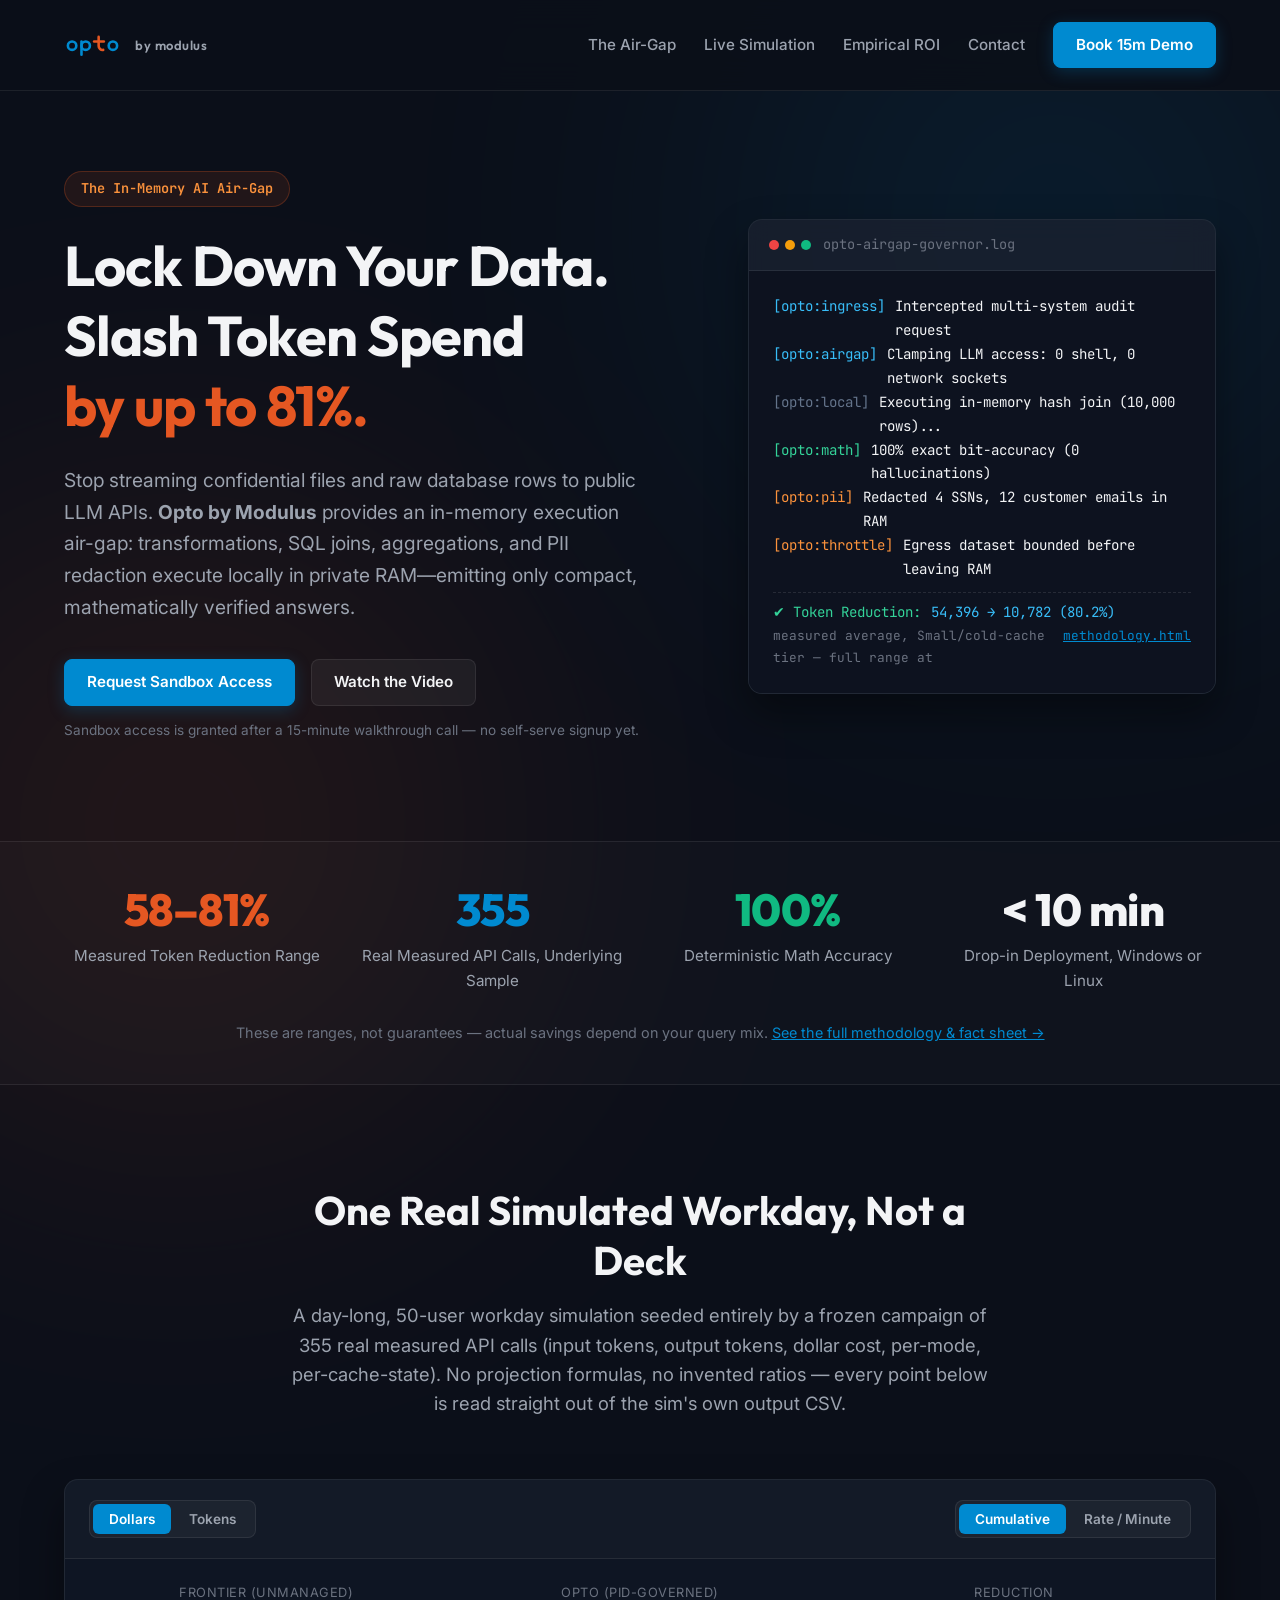
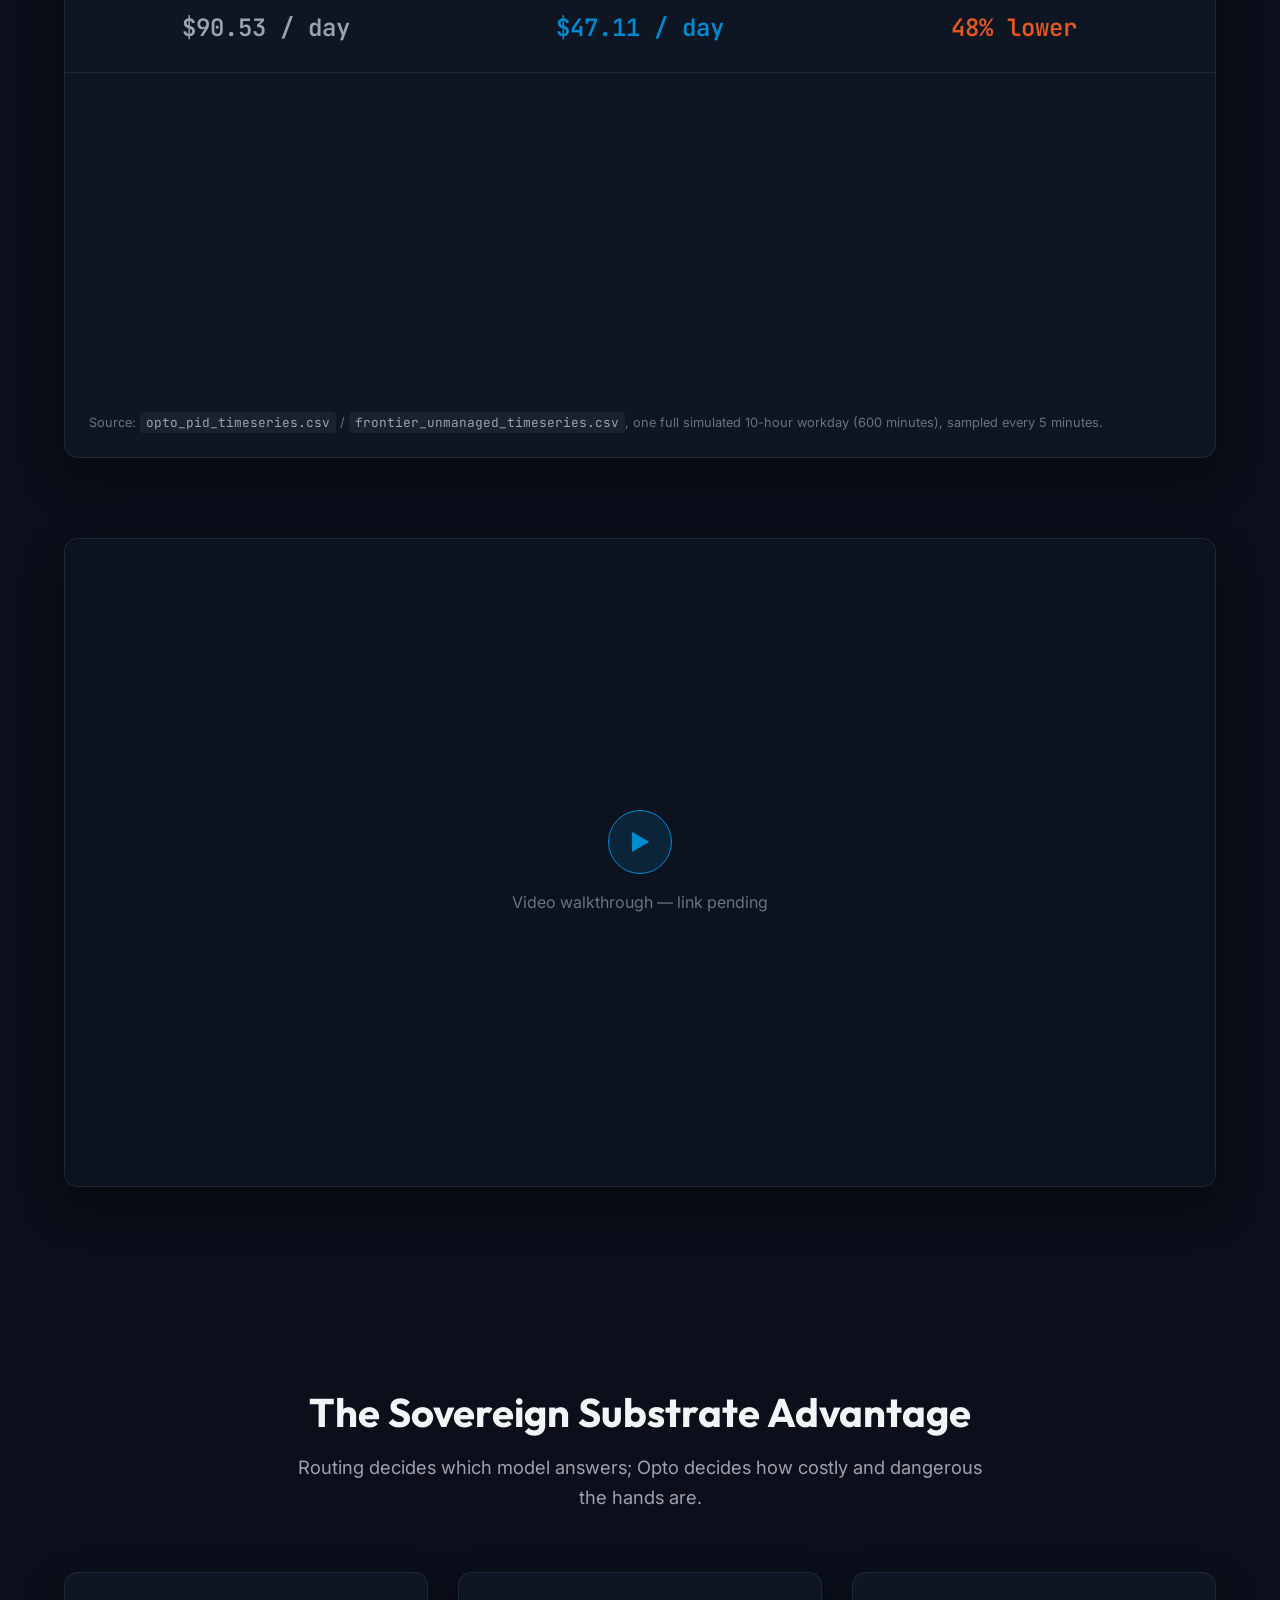
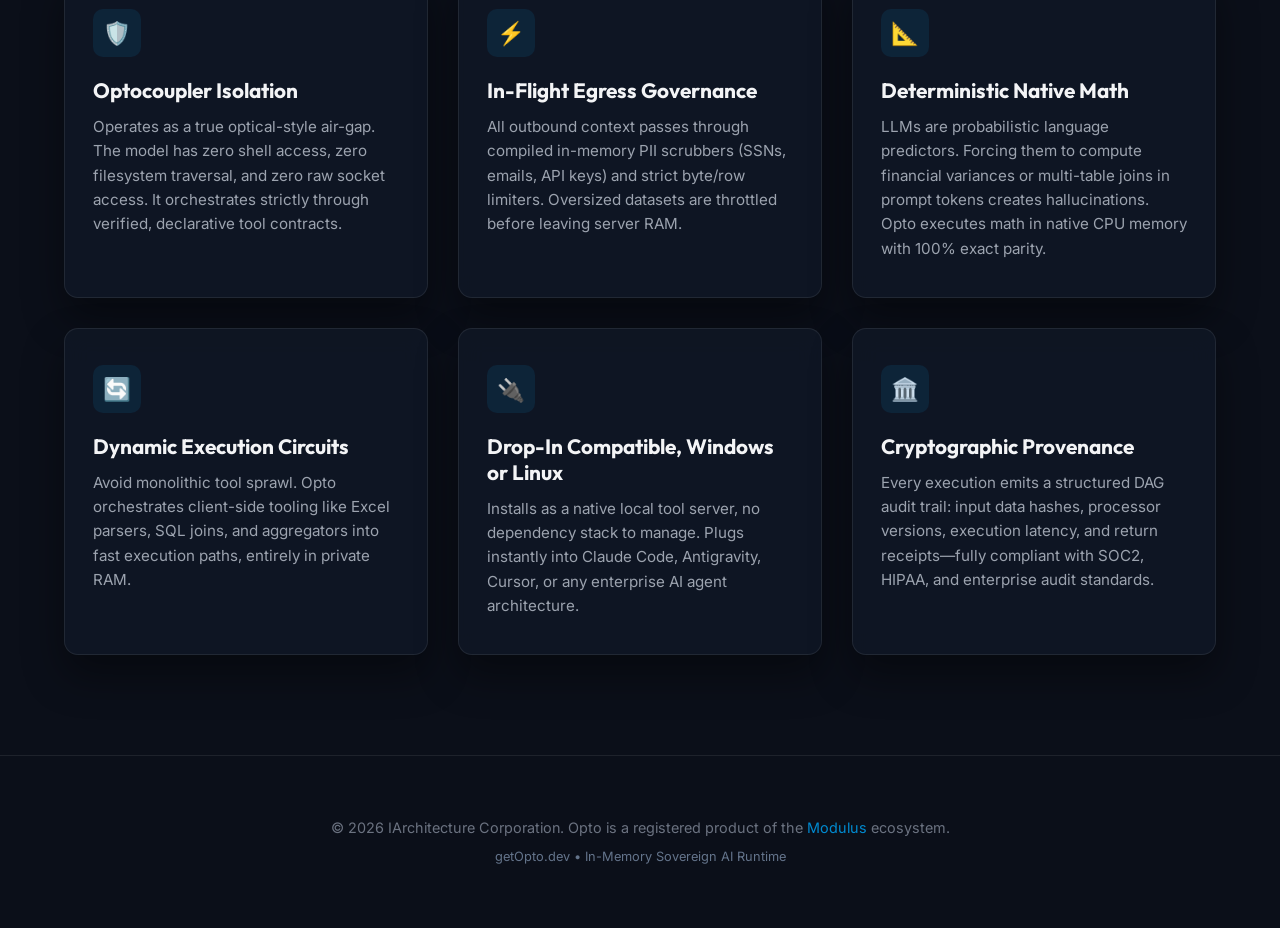
==== index.html @ 372ea6d5 "Opto landing page: air-gap pitch, live simulation chart, methodology fact sheet Hero, stats, and fea" ====
<!DOCTYPE html>
<html lang="en">
<head>
    <meta charset="UTF-8">
    <meta name="viewport" content="width=device-width, initial-scale=1.0">
    <title>Opto by Modulus — The Sovereign In-Memory Execution Air-Gap</title>
    <meta name="description" content="Opto provides an optical-style air-gap between enterprise data and AI models. Lock down your sensitive databases, eliminate data exfiltration, and slash token spend by up to 81%.">
    <link rel="preconnect" href="https://fonts.googleapis.com">
    <link rel="preconnect" href="https://fonts.gstatic.com" crossorigin>
    <link href="https://fonts.googleapis.com/css2?family=Inter:wght@300;400;500;600;700&family=Outfit:wght@400;500;600;700;800&family=JetBrains+Mono:wght@400;500;600&display=swap" rel="stylesheet">
    <link rel="stylesheet" href="style.css">
    <link rel="icon" type="image/svg+xml" href="opto-icon.svg">
</head>
<body>
    <!-- Background glow elements -->
    <div class="glow-orb orb-1"></div>
    <div class="glow-orb orb-2"></div>

    <header class="header">
        <div class="container header-container">
            <a href="#" class="logo-lockup">
                <img src="opto-logo.svg" alt="Opto" style="height: 26px; width: auto; display: block;">
                <span style="font-family: 'Outfit', sans-serif; font-size: 13px; font-weight: 600; color: #9CA3AF; letter-spacing: 0.5px; margin-left: 2px;">by modulus</span>
            </a>
            <nav class="nav">
                <a href="#airgap" class="nav-link">The Air-Gap</a>
                <a href="#live-sim" class="nav-link">Live Simulation</a>
                <a href="#roi" class="nav-link">Empirical ROI</a>
                <a href="mailto:info@getopto.dev" class="nav-link">Contact</a>
                <a href="mailto:demo@iarchitecture.com?subject=Request%20for%2015-Minute%20Opto%20Demo" class="btn btn-primary">Book 15m Demo</a>
            </nav>
        </div>
    </header>

    <main>
        <!-- Hero Section -->
        <section class="hero">
            <div class="container hero-container">
                <div class="hero-content">
                    <div class="badge">The In-Memory AI Air-Gap</div>
                    <h1 class="hero-title">Lock Down Your Data.<br>Slash Token Spend <br><span class="text-orange">by up to 81%.</span></h1>
                    <p class="hero-subtitle">
                        Stop streaming confidential files and raw database rows to public LLM APIs. <strong>Opto by Modulus</strong> provides an in-memory execution air-gap: transformations, SQL joins, aggregations, and PII redaction execute locally in private RAM—emitting only compact, mathematically verified answers.
                    </p>
                    <div class="hero-actions">
                        <a href="mailto:demo@iarchitecture.com?subject=Request%20Sandbox%20Access%20(15-Minute%20Call)" class="btn btn-primary">Request Sandbox Access</a>
                        <a href="#video" class="btn btn-secondary">Watch the Video</a>
                    </div>
                    <p style="margin-top: 14px; font-size: 0.85rem; color: var(--text-muted);">Sandbox access is granted after a 15-minute walkthrough call — no self-serve signup yet.</p>
                </div>
                
                <div class="hero-visual">
                    <div class="glass-card hero-card">
                        <div class="card-header">
                            <div class="dots">
                                <span class="dot red"></span>
                                <span class="dot yellow"></span>
                                <span class="dot green"></span>
                            </div>
                            <div class="card-title">opto-airgap-governor.log</div>
                        </div>
                        <div class="console-body">
                            <div class="terminal-line"><span class="c-blue">[opto:ingress]</span> Intercepted multi-system audit request</div>
                            <div class="terminal-line"><span class="c-blue">[opto:airgap]</span> Clamping LLM access: 0 shell, 0 network sockets</div>
                            <div class="terminal-line"><span class="c-dim">[opto:local]</span> Executing in-memory hash join (10,000 rows)...</div>
                            <div class="terminal-line"><span class="c-green">[opto:math]</span> 100% exact bit-accuracy (0 hallucinations)</div>
                            <div class="terminal-line"><span class="c-orange">[opto:pii]</span> Redacted 4 SSNs, 12 customer emails in RAM</div>
                            <div class="terminal-line"><span class="c-orange">[opto:throttle]</span> Egress dataset bounded before leaving RAM</div>
                            <div class="terminal-line" style="margin-top: 10px; border-top: 1px dashed rgba(255,255,255,0.1); padding-top: 8px;">
                                <span class="c-green">✔ Token Reduction:</span> <span class="c-blue">54,396 → 10,782 (80.2%)</span>
                            </div>
                            <div class="terminal-line" style="color: var(--text-muted); font-size: 0.8rem;">measured average, Small/cold-cache tier — full range at <a href="methodology.html" style="color: var(--brand-blue);">methodology.html</a></div>
                        </div>
                    </div>
                </div>
            </div>
        </section>

        <!-- Stats Section -->
        <section id="roi" class="stats-section">
            <div class="container">
                <div class="stats-grid">
                    <div class="stat-item">
                        <h3 class="text-orange">58–81%</h3>
                        <p>Measured Token Reduction Range</p>
                    </div>
                    <div class="stat-item">
                        <h3 class="text-blue">355</h3>
                        <p>Real Measured API Calls, Underlying Sample</p>
                    </div>
                    <div class="stat-item">
                        <h3 class="text-green">100%</h3>
                        <p>Deterministic Math Accuracy</p>
                    </div>
                    <div class="stat-item">
                        <h3 style="color: var(--text-primary);">&lt; 10 min</h3>
                        <p>Drop-in Deployment, Windows or Linux</p>
                    </div>
                </div>
                <p style="text-align: center; margin-top: 28px; font-size: 0.9rem; color: var(--text-muted);">
                    These are ranges, not guarantees — actual savings depend on your query mix. <a href="methodology.html" style="color: var(--brand-blue);">See the full methodology &amp; fact sheet →</a>
                </p>
            </div>
        </section>

        <!-- Live Simulation Section -->
        <section id="live-sim" class="live-sim-section">
            <div class="container">
                <div class="section-header">
                    <h2 class="section-title">One Real Simulated Workday, Not a Deck</h2>
                    <p class="section-subtitle">A day-long, 50-user workday simulation seeded entirely by a frozen campaign of 355 real measured API calls (input tokens, output tokens, dollar cost, per-mode, per-cache-state). No projection formulas, no invented ratios — every point below is read straight out of the sim's own output CSV.</p>
                </div>

                <div class="glass-card sim-card">
                    <div class="sim-card-header">
                        <div class="sim-toggle-group" role="group" aria-label="Metric">
                            <button type="button" class="sim-toggle active" data-metric="cost">Dollars</button>
                            <button type="button" class="sim-toggle" data-metric="tokens">Tokens</button>
                        </div>
                        <div class="sim-toggle-group" role="group" aria-label="View">
                            <button type="button" class="sim-toggle active" data-view="cumulative">Cumulative</button>
                            <button type="button" class="sim-toggle" data-view="rate">Rate / Minute</button>
                        </div>
                    </div>

                    <div class="sim-summary">
                        <div class="sim-summary-item">
                            <span class="sim-summary-label">Frontier (Unmanaged)</span>
                            <span class="sim-summary-value" id="simFrontierVal" style="color: var(--text-secondary);">—</span>
                        </div>
                        <div class="sim-summary-item">
                            <span class="sim-summary-label">Opto (PID-Governed)</span>
                            <span class="sim-summary-value" id="simOptoVal" style="color: var(--brand-blue);">—</span>
                        </div>
                        <div class="sim-summary-item">
                            <span class="sim-summary-label">Reduction</span>
                            <span class="sim-summary-value" id="simDeltaVal" style="color: var(--brand-orange);">—</span>
                        </div>
                    </div>

                    <div class="sim-chart-wrap">
                        <canvas id="simChart" height="110"></canvas>
                    </div>
                    <p class="sim-footnote">Source: <code>opto_pid_timeseries.csv</code> / <code>frontier_unmanaged_timeseries.csv</code>, one full simulated 10-hour workday (600 minutes), sampled every 5 minutes.</p>
                </div>
            </div>
        </section>

        <!-- Video Section -->
        <section id="video" class="video-section">
            <div class="container">
                <div class="glass-card video-card">
                    <div class="video-placeholder">
                        <div class="video-play-btn">▶</div>
                        <p>Video walkthrough — link pending</p>
                    </div>
                </div>
            </div>
        </section>

        <!-- Features / Architecture Section -->
        <section id="airgap" class="features-section">
            <div class="container">
                <div class="section-header">
                    <h2 class="section-title">The Sovereign Substrate Advantage</h2>
                    <p class="section-subtitle">Routing decides which model answers; Opto decides how costly and dangerous the hands are.</p>
                </div>
                
                <div class="features-grid">
                    <div class="glass-card feature-card">
                        <div class="feature-icon">🛡️</div>
                        <h3 class="feature-title">Optocoupler Isolation</h3>
                        <p class="feature-desc">
                            Operates as a true optical-style air-gap. The model has zero shell access, zero filesystem traversal, and zero raw socket access. It orchestrates strictly through verified, declarative tool contracts.
                        </p>
                    </div>

                    <div class="glass-card feature-card">
                        <div class="feature-icon">⚡</div>
                        <h3 class="feature-title">In-Flight Egress Governance</h3>
                        <p class="feature-desc">
                            All outbound context passes through compiled in-memory PII scrubbers (SSNs, emails, API keys) and strict byte/row limiters. Oversized datasets are throttled before leaving server RAM.
                        </p>
                    </div>

                    <div class="glass-card feature-card">
                        <div class="feature-icon">📐</div>
                        <h3 class="feature-title">Deterministic Native Math</h3>
                        <p class="feature-desc">
                            LLMs are probabilistic language predictors. Forcing them to compute financial variances or multi-table joins in prompt tokens creates hallucinations. Opto executes math in native CPU memory with 100% exact parity.
                        </p>
                    </div>

                    <div class="glass-card feature-card">
                        <div class="feature-icon">🔄</div>
                        <h3 class="feature-title">Dynamic Execution Circuits</h3>
                        <p class="feature-desc">
                            Avoid monolithic tool sprawl. Opto orchestrates client-side tooling like Excel parsers, SQL joins, and aggregators into fast execution paths, entirely in private RAM.
                        </p>
                    </div>

                    <div class="glass-card feature-card">
                        <div class="feature-icon">🔌</div>
                        <h3 class="feature-title">Drop-In Compatible, Windows or Linux</h3>
                        <p class="feature-desc">
                            Installs as a native local tool server, no dependency stack to manage. Plugs instantly into Claude Code, Antigravity, Cursor, or any enterprise AI agent architecture.
                        </p>
                    </div>

                    <div class="glass-card feature-card">
                        <div class="feature-icon">🏛️</div>
                        <h3 class="feature-title">Cryptographic Provenance</h3>
                        <p class="feature-desc">
                            Every execution emits a structured DAG audit trail: input data hashes, processor versions, execution latency, and return receipts—fully compliant with SOC2, HIPAA, and enterprise audit standards.
                        </p>
                    </div>
                </div>
            </div>
        </section>
    </main>

    <footer>
        <div class="container">
            <p>© 2026 IArchitecture Corporation. Opto is a registered product of the <a href="https://getmodulus.dev" target="_blank">Modulus</a> ecosystem.</p>
            <p style="margin-top: 8px; font-size: 0.8rem; color: #64748b;">getOpto.dev • In-Memory Sovereign AI Runtime</p>
        </div>
    </footer>

    <script src="chart.umd.min.js"></script>
    <script src="sim-chart.js"></script>
</body>
</html>
---- style.css ----
/* Opto Custom Theme - Obsidian Dark Mode */
:root {
    --bg-dark: #0B0F19;
    --bg-card: rgba(17, 24, 39, 0.75);
    --border-color: rgba(255, 255, 255, 0.08);
    --border-hover: rgba(255, 255, 255, 0.18);
    
    --text-primary: #F3F4F6;
    --text-secondary: #9CA3AF;
    --text-muted: #6B7280;
    
    /* Opto by Modulus Palette */
    --brand-blue: #008ad0;
    --brand-blue-hover: #0076b3;
    --brand-blue-glow: rgba(0, 138, 208, 0.25);
    
    --brand-orange: #e55722;
    --brand-orange-hover: #d24a18;
    --brand-orange-soft: #fb923c;
    --brand-orange-glow: rgba(229, 87, 34, 0.25);

    --color-success: #10B981;
    --color-error: #EF4444;
}

* {
    margin: 0;
    padding: 0;
    box-sizing: border-box;
}

html {
    scroll-behavior: smooth;
}

body {
    font-family: 'Inter', -apple-system, BlinkMacSystemFont, sans-serif;
    background-color: var(--bg-dark);
    color: var(--text-primary);
    line-height: 1.6;
    overflow-x: hidden;
}

h1, h2, h3, h4, .logo {
    font-family: 'Outfit', sans-serif;
    font-weight: 700;
    line-height: 1.25;
}

.container {
    max-width: 1200px;
    margin: 0 auto;
    padding: 0 24px;
}

/* Background Glow Orbs */
.glow-orb {
    position: absolute;
    width: 650px;
    height: 650px;
    border-radius: 50%;
    filter: blur(160px);
    z-index: -1;
    opacity: 0.12;
    pointer-events: none;
}

.orb-1 {
    top: -100px;
    right: -100px;
    background: var(--brand-blue);
}

.orb-2 {
    top: 500px;
    left: -150px;
    background: var(--brand-orange);
}

/* Header & Nav */
.header {
    padding: 22px 0;
    position: sticky;
    top: 0;
    background: rgba(11, 15, 25, 0.88);
    backdrop-filter: blur(16px);
    border-bottom: 1px solid var(--border-color);
    z-index: 100;
}

.header-container {
    display: flex;
    justify-content: space-between;
    align-items: center;
}

.logo-lockup {
    display: flex;
    align-items: center;
    gap: 12px;
    text-decoration: none;
}

.nav {
    display: flex;
    align-items: center;
    gap: 28px;
}

.nav-link {
    color: var(--text-secondary);
    text-decoration: none;
    font-size: 0.95rem;
    font-weight: 500;
    transition: color 0.2s ease;
}

.nav-link:hover {
    color: var(--text-primary);
}

/* Buttons (Solid, crisp colors — zero muddy gradients) */
.btn {
    display: inline-flex;
    align-items: center;
    justify-content: center;
    padding: 10px 22px;
    border-radius: 8px;
    font-size: 0.95rem;
    font-weight: 600;
    text-decoration: none;
    transition: all 0.2s ease;
    cursor: pointer;
    border: 1.5px solid transparent;
}

.btn-primary {
    background: var(--brand-blue);
    border-color: var(--brand-blue);
    color: #ffffff;
    box-shadow: 0 4px 16px var(--brand-blue-glow);
}

.btn-primary:hover {
    background: var(--brand-blue-hover);
    border-color: var(--brand-blue-hover);
    box-shadow: 0 8px 24px rgba(0, 138, 208, 0.4);
    transform: translateY(-1px);
}

.btn-accent {
    background: var(--brand-orange);
    border-color: var(--brand-orange);
    color: #ffffff;
    box-shadow: 0 4px 16px var(--brand-orange-glow);
}

.btn-accent:hover {
    background: var(--brand-orange-hover);
    border-color: var(--brand-orange-hover);
    box-shadow: 0 8px 24px rgba(229, 87, 34, 0.4);
    transform: translateY(-1px);
}

.btn-secondary {
    background: rgba(255, 255, 255, 0.05);
    color: var(--text-primary);
    border-color: var(--border-color);
}

.btn-secondary:hover {
    background: rgba(255, 255, 255, 0.1);
    border-color: var(--border-hover);
    transform: translateY(-1px);
}

/* Badge */
.badge {
    display: inline-flex;
    align-items: center;
    gap: 8px;
    background: rgba(229, 87, 34, 0.1);
    color: var(--brand-orange-soft);
    border: 1px solid rgba(229, 87, 34, 0.25);
    border-radius: 9999px;
    padding: 6px 16px;
    font-size: 0.85rem;
    font-family: 'JetBrains Mono', monospace;
    font-weight: 600;
    margin-bottom: 24px;
}

/* Hero Section */
.hero {
    padding: 80px 0 100px 0;
}

.hero-container {
    display: grid;
    grid-template-columns: 1.15fr 0.85fr;
    gap: 50px;
    align-items: center;
}

.hero-title {
    font-size: 3.5rem;
    letter-spacing: -1px;
    margin-bottom: 24px;
}

/* Solid high-contrast text accents */
.text-orange {
    color: var(--brand-orange);
}

.text-blue {
    color: var(--brand-blue);
}

.text-green {
    color: var(--color-success);
}

.hero-subtitle {
    font-size: 1.2rem;
    color: var(--text-secondary);
    line-height: 1.65;
    margin-bottom: 36px;
    max-width: 580px;
}

.hero-actions {
    display: flex;
    gap: 16px;
    flex-wrap: wrap;
}

/* Glass Card */
.glass-card {
    background: var(--bg-card);
    border: 1px solid var(--border-color);
    border-radius: 14px;
    box-shadow: 0 20px 40px rgba(0, 0, 0, 0.4);
    backdrop-filter: blur(12px);
    overflow: hidden;
}

.card-header {
    background: rgba(255, 255, 255, 0.03);
    border-bottom: 1px solid var(--border-color);
    padding: 14px 20px;
    display: flex;
    align-items: center;
    gap: 12px;
}

.dots {
    display: flex;
    gap: 6px;
}

.dot {
    width: 10px;
    height: 10px;
    border-radius: 50%;
}
.dot.red { background: #ef4444; }
.dot.yellow { background: #f59e0b; }
.dot.green { background: #10b981; }

.card-title {
    font-family: 'JetBrains Mono', monospace;
    font-size: 0.85rem;
    color: var(--text-muted);
}

.console-body {
    padding: 24px;
    font-family: 'JetBrains Mono', monospace;
    font-size: 0.88rem;
    line-height: 1.7;
    background: #0d121f;
}

.terminal-line {
    display: flex;
    gap: 10px;
}

.c-blue { color: #38bdf8; }
.c-orange { color: #fb923c; }
.c-green { color: #34d399; }
.c-red { color: #f87171; }
.c-dim { color: #64748b; }

/* Stats Bar */
.stats-section {
    padding: 40px 0;
    border-top: 1px solid var(--border-color);
    border-bottom: 1px solid var(--border-color);
    background: rgba(255, 255, 255, 0.015);
}

.stats-grid {
    display: grid;
    grid-template-columns: repeat(4, 1fr);
    gap: 30px;
    text-align: center;
}

.stat-item h3 {
    font-size: 2.8rem;
    font-weight: 800;
    margin-bottom: 6px;
    letter-spacing: -0.5px;
}

.stat-item p {
    color: var(--text-secondary);
    font-size: 0.95rem;
}

/* Live Simulation Section */
.live-sim-section {
    padding: 100px 0 60px 0;
}

.sim-card {
    padding: 0;
}

.sim-card-header {
    display: flex;
    justify-content: space-between;
    align-items: center;
    flex-wrap: wrap;
    gap: 16px;
    padding: 20px 24px;
    border-bottom: 1px solid var(--border-color);
    background: rgba(255, 255, 255, 0.02);
}

.sim-toggle-group {
    display: inline-flex;
    background: rgba(255, 255, 255, 0.04);
    border: 1px solid var(--border-color);
    border-radius: 8px;
    padding: 3px;
    gap: 2px;
}

.sim-toggle {
    appearance: none;
    background: transparent;
    border: none;
    color: var(--text-secondary);
    font-family: 'Inter', sans-serif;
    font-size: 0.85rem;
    font-weight: 600;
    padding: 7px 16px;
    border-radius: 6px;
    cursor: pointer;
    transition: all 0.15s ease;
}

.sim-toggle:hover {
    color: var(--text-primary);
}

.sim-toggle.active {
    background: var(--brand-blue);
    color: #ffffff;
}

.sim-summary {
    display: grid;
    grid-template-columns: repeat(3, 1fr);
    gap: 20px;
    padding: 24px;
    border-bottom: 1px solid var(--border-color);
}

.sim-summary-item {
    text-align: center;
}

.sim-summary-label {
    display: block;
    color: var(--text-muted);
    font-size: 0.8rem;
    text-transform: uppercase;
    letter-spacing: 0.5px;
    margin-bottom: 6px;
}

.sim-summary-value {
    display: block;
    font-family: 'JetBrains Mono', monospace;
    font-size: 1.5rem;
    font-weight: 600;
}

.sim-chart-wrap {
    padding: 24px;
    height: 340px;
}

.sim-footnote {
    padding: 0 24px 24px 24px;
    color: var(--text-muted);
    font-size: 0.8rem;
}

.sim-footnote code {
    font-family: 'JetBrains Mono', monospace;
    background: rgba(255, 255, 255, 0.05);
    padding: 2px 6px;
    border-radius: 4px;
    color: var(--text-secondary);
}

/* Video Section */
.video-section {
    padding: 20px 0 100px 0;
}

.video-card {
    padding: 0;
}

.video-placeholder {
    aspect-ratio: 16 / 9;
    display: flex;
    flex-direction: column;
    align-items: center;
    justify-content: center;
    gap: 16px;
    background: #0d121f;
    color: var(--text-muted);
}

.video-play-btn {
    width: 64px;
    height: 64px;
    border-radius: 50%;
    background: rgba(0, 138, 208, 0.15);
    border: 1.5px solid var(--brand-blue);
    color: var(--brand-blue);
    display: flex;
    align-items: center;
    justify-content: center;
    font-size: 1.4rem;
}

@media (max-width: 700px) {
    .sim-summary {
        grid-template-columns: 1fr;
    }
}

/* Features Grid */
.features-section {
    padding: 100px 0;
}

.section-header {
    text-align: center;
    max-width: 700px;
    margin: 0 auto 60px auto;
}

.section-title {
    font-size: 2.5rem;
    margin-bottom: 16px;
}

.section-subtitle {
    font-size: 1.15rem;
    color: var(--text-secondary);
}

.features-grid {
    display: grid;
    grid-template-columns: repeat(3, 1fr);
    gap: 30px;
}

.feature-card {
    padding: 36px 28px;
    transition: transform 0.2s ease, border-color 0.2s ease;
}

.feature-card:hover {
    transform: translateY(-4px);
    border-color: var(--border-hover);
}

.feature-icon {
    width: 48px;
    height: 48px;
    border-radius: 10px;
    display: flex;
    align-items: center;
    justify-content: center;
    margin-bottom: 20px;
    background: rgba(0, 138, 208, 0.12);
    color: var(--brand-blue);
    font-size: 1.4rem;
}

.feature-title {
    font-size: 1.3rem;
    margin-bottom: 12px;
}

.feature-desc {
    color: var(--text-secondary);
    font-size: 0.95rem;
    line-height: 1.6;
}

/* Footer */
footer {
    padding: 60px 0;
    border-top: 1px solid var(--border-color);
    text-align: center;
    color: var(--text-muted);
    font-size: 0.9rem;
}

footer a {
    color: var(--brand-blue);
    text-decoration: none;
}

@media (max-width: 900px) {
    .hero-container {
        grid-template-columns: 1fr;
    }
    .stats-grid {
        grid-template-columns: repeat(2, 1fr);
    }
    .features-grid {
        grid-template-columns: 1fr;
    }
}
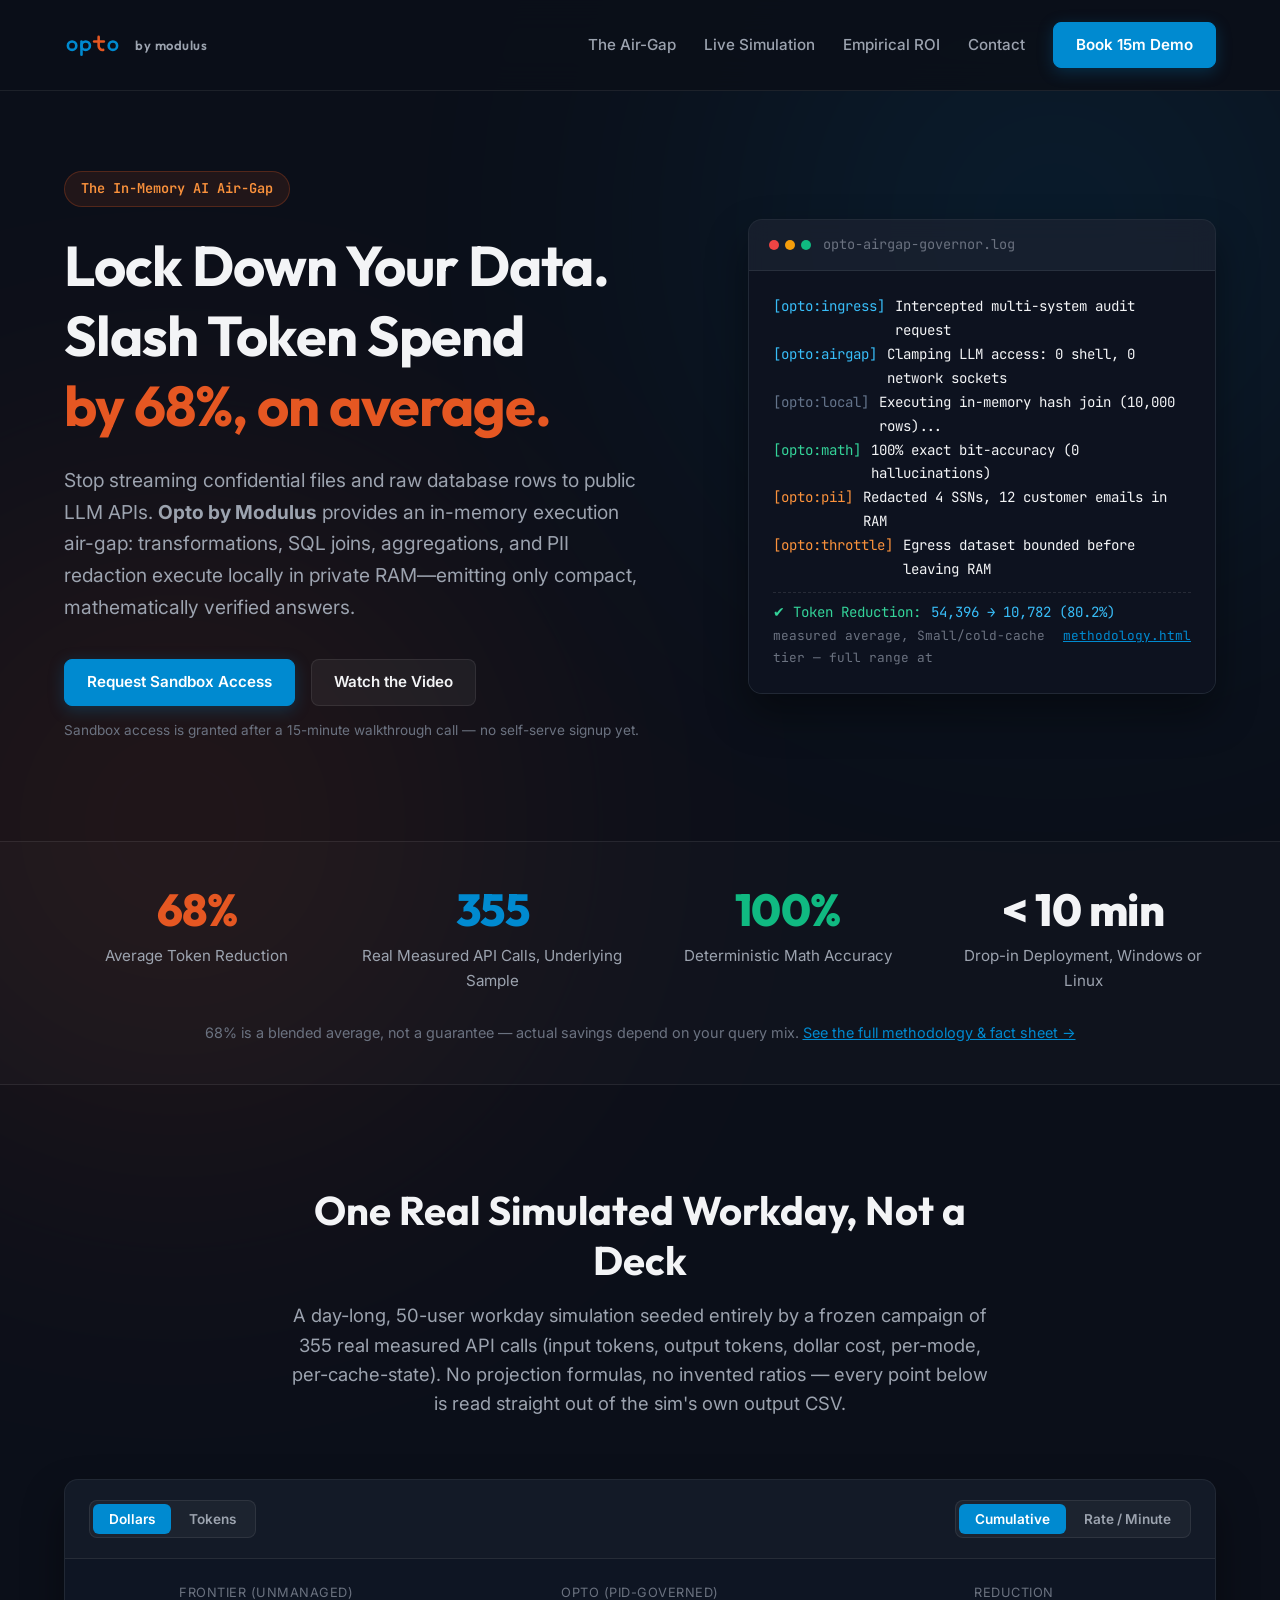
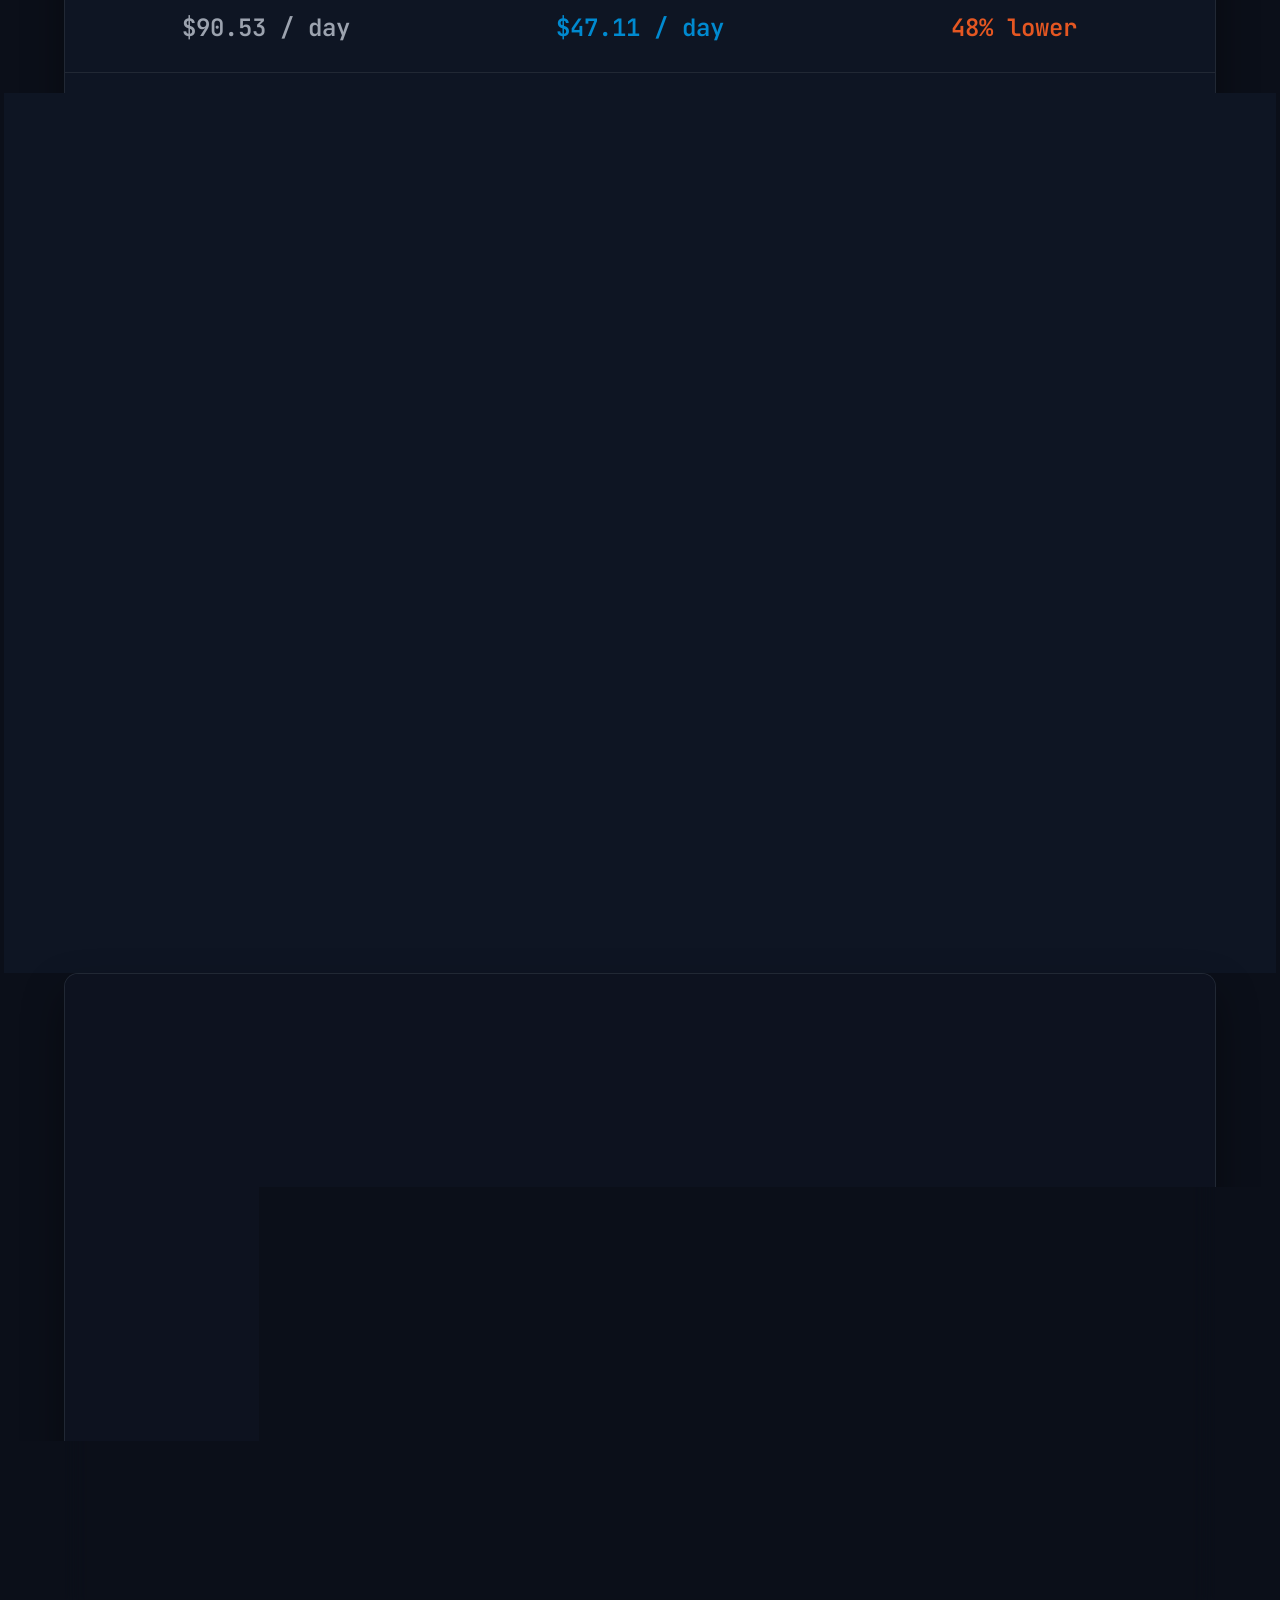
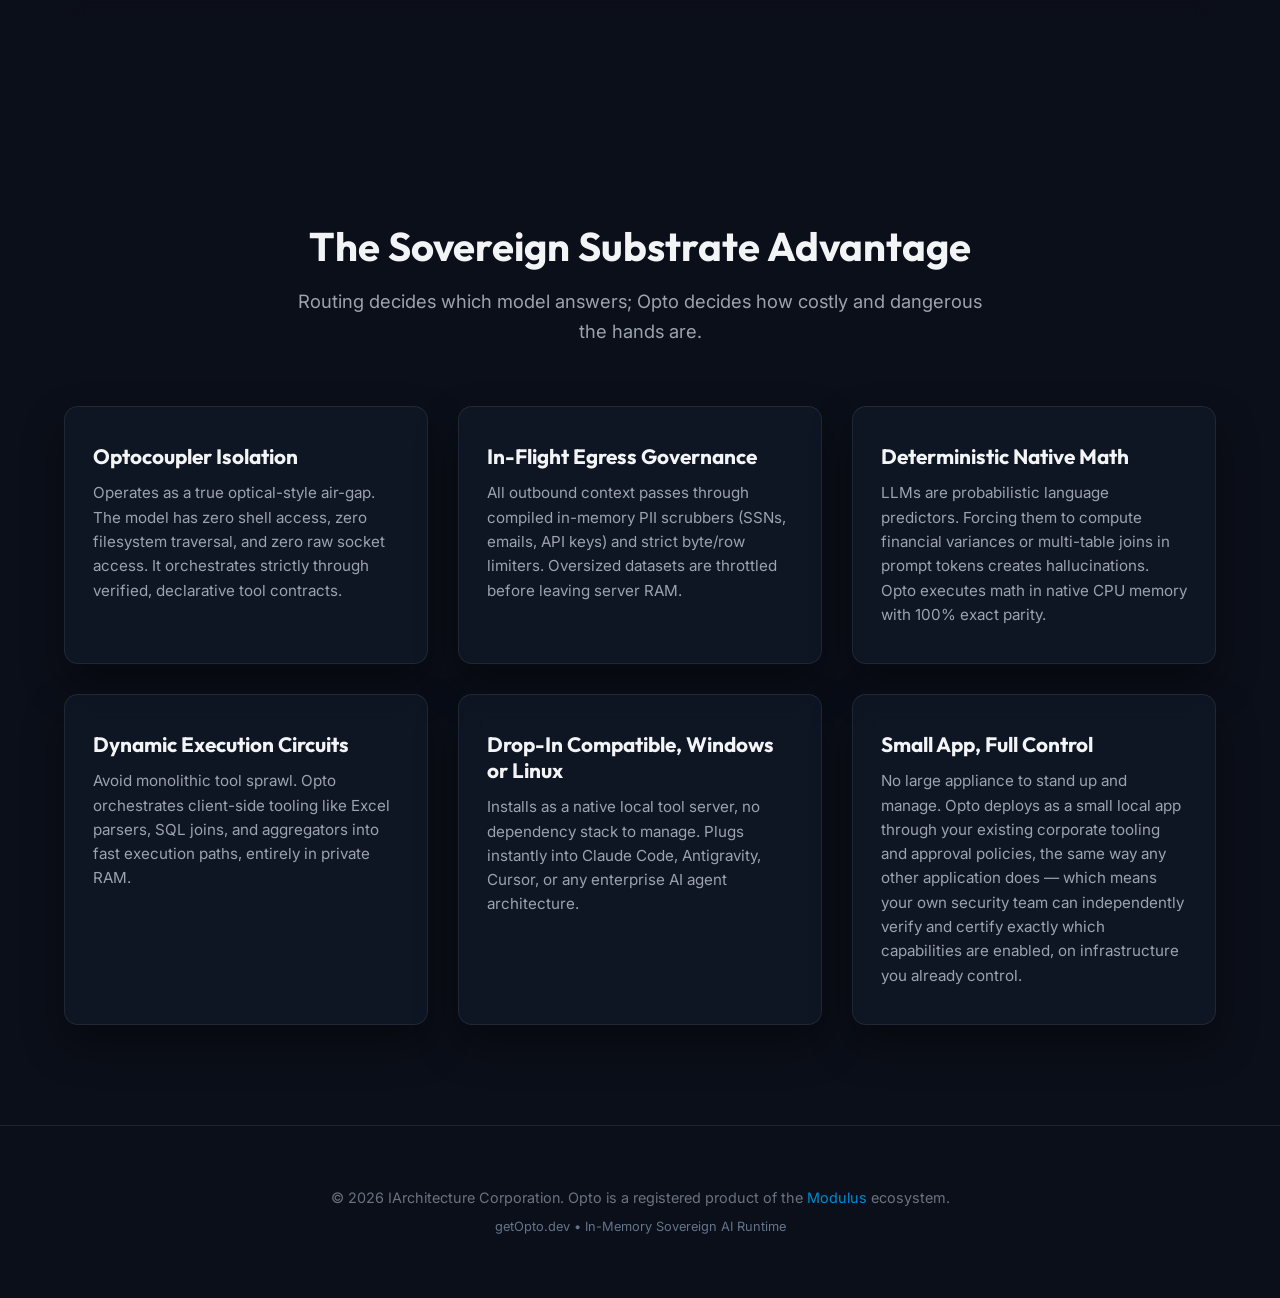
==== commit 4d9f0f0a: "Lead with the real blended-day average, not the per-query ceiling Hero, meta description, and stats " ====
--- a/index.html
+++ b/index.html
@@ -4,7 +4,7 @@
     <meta charset="UTF-8">
     <meta name="viewport" content="width=device-width, initial-scale=1.0">
     <title>Opto by Modulus — The Sovereign In-Memory Execution Air-Gap</title>
-    <meta name="description" content="Opto provides an optical-style air-gap between enterprise data and AI models. Lock down your sensitive databases, eliminate data exfiltration, and slash token spend by up to 81%.">
+    <meta name="description" content="Opto provides an optical-style air-gap between enterprise data and AI models. Lock down your sensitive databases, eliminate data exfiltration, and slash token spend by 68% on average.">
     <link rel="preconnect" href="https://fonts.googleapis.com">
     <link rel="preconnect" href="https://fonts.gstatic.com" crossorigin>
     <link href="https://fonts.googleapis.com/css2?family=Inter:wght@300;400;500;600;700&family=Outfit:wght@400;500;600;700;800&family=JetBrains+Mono:wght@400;500;600&display=swap" rel="stylesheet">
@@ -27,7 +27,7 @@
                 <a href="#live-sim" class="nav-link">Live Simulation</a>
                 <a href="#roi" class="nav-link">Empirical ROI</a>
                 <a href="mailto:info@getopto.dev" class="nav-link">Contact</a>
-                <a href="mailto:demo@iarchitecture.com?subject=Request%20for%2015-Minute%20Opto%20Demo" class="btn btn-primary">Book 15m Demo</a>
+                <a href="mailto:demo@getopto.dev?subject=Request%20for%2015-Minute%20Opto%20Demo" class="btn btn-primary">Book 15m Demo</a>
             </nav>
         </div>
     </header>
@@ -38,12 +38,12 @@
             <div class="container hero-container">
                 <div class="hero-content">
                     <div class="badge">The In-Memory AI Air-Gap</div>
-                    <h1 class="hero-title">Lock Down Your Data.<br>Slash Token Spend <br><span class="text-orange">by up to 81%.</span></h1>
+                    <h1 class="hero-title">Lock Down Your Data.<br>Slash Token Spend <br><span class="text-orange">by 68%, on average.</span></h1>
                     <p class="hero-subtitle">
                         Stop streaming confidential files and raw database rows to public LLM APIs. <strong>Opto by Modulus</strong> provides an in-memory execution air-gap: transformations, SQL joins, aggregations, and PII redaction execute locally in private RAM—emitting only compact, mathematically verified answers.
                     </p>
                     <div class="hero-actions">
-                        <a href="mailto:demo@iarchitecture.com?subject=Request%20Sandbox%20Access%20(15-Minute%20Call)" class="btn btn-primary">Request Sandbox Access</a>
+                        <a href="mailto:sandbox@getopto.dev?subject=Request%20Sandbox%20Access%20(15-Minute%20Call)" class="btn btn-primary">Request Sandbox Access</a>
                         <a href="#video" class="btn btn-secondary">Watch the Video</a>
                     </div>
                     <p style="margin-top: 14px; font-size: 0.85rem; color: var(--text-muted);">Sandbox access is granted after a 15-minute walkthrough call — no self-serve signup yet.</p>
@@ -81,8 +81,8 @@
             <div class="container">
                 <div class="stats-grid">
                     <div class="stat-item">
-                        <h3 class="text-orange">58–81%</h3>
-                        <p>Measured Token Reduction Range</p>
+                        <h3 class="text-orange">68%</h3>
+                        <p>Average Token Reduction</p>
                     </div>
                     <div class="stat-item">
                         <h3 class="text-blue">355</h3>
@@ -98,7 +98,7 @@
                     </div>
                 </div>
                 <p style="text-align: center; margin-top: 28px; font-size: 0.9rem; color: var(--text-muted);">
-                    These are ranges, not guarantees — actual savings depend on your query mix. <a href="methodology.html" style="color: var(--brand-blue);">See the full methodology &amp; fact sheet →</a>
+                    68% is a blended average, not a guarantee — actual savings depend on your query mix. <a href="methodology.html" style="color: var(--brand-blue);">See the full methodology &amp; fact sheet →</a>
                 </p>
             </div>
         </section>
@@ -142,6 +142,20 @@
                         <canvas id="simChart" height="110"></canvas>
                     </div>
                     <p class="sim-footnote">Source: <code>opto_pid_timeseries.csv</code> / <code>frontier_unmanaged_timeseries.csv</code>, one full simulated 10-hour workday (600 minutes), sampled every 5 minutes.</p>
+
+                    <div class="reduction-table-wrap" style="border-top: 1px solid var(--border-color);">
+                        <p style="font-size: 0.85rem; color: var(--text-secondary); margin-bottom: 14px;">68% is the blended full-day average across a realistic query mix. The real reduction per query type, measured directly from 355 real API calls, varies by size and cache state:</p>
+                        <table class="reduction-table">
+                            <tr><th>Size</th><th>Cache</th><th>Token Reduction</th><th>Cost Reduction</th></tr>
+                            <tr><td>Small</td><td>Cold</td><td>80.2%</td><td>79.1%</td></tr>
+                            <tr><td>Small</td><td>Warm</td><td>81.4%</td><td>71.2%</td></tr>
+                            <tr><td>Medium</td><td>Cold</td><td>64.9%</td><td>51.3%</td></tr>
+                            <tr><td>Medium</td><td>Warm</td><td>67.8%</td><td>14.3%</td></tr>
+                            <tr><td>Heavy</td><td>Cold</td><td>57.5%</td><td>40.9%</td></tr>
+                            <tr><td>Heavy</td><td>Warm</td><td>71.6%</td><td>46.1%</td></tr>
+                        </table>
+                        <p style="font-size: 0.78rem; color: var(--text-muted); margin-top: 12px;">Cost reduction narrows on warm-cache queries because Anthropic's own cache discount already lowers the unaided baseline's price — full methodology at <a href="methodology.html" style="color: var(--brand-blue);">methodology.html</a>.</p>
+                    </div>
                 </div>
             </div>
         </section>
@@ -168,7 +182,6 @@
                 
                 <div class="features-grid">
                     <div class="glass-card feature-card">
-                        <div class="feature-icon">🛡️</div>
                         <h3 class="feature-title">Optocoupler Isolation</h3>
                         <p class="feature-desc">
                             Operates as a true optical-style air-gap. The model has zero shell access, zero filesystem traversal, and zero raw socket access. It orchestrates strictly through verified, declarative tool contracts.
@@ -176,7 +189,6 @@
                     </div>
 
                     <div class="glass-card feature-card">
-                        <div class="feature-icon">⚡</div>
                         <h3 class="feature-title">In-Flight Egress Governance</h3>
                         <p class="feature-desc">
                             All outbound context passes through compiled in-memory PII scrubbers (SSNs, emails, API keys) and strict byte/row limiters. Oversized datasets are throttled before leaving server RAM.
@@ -184,7 +196,6 @@
                     </div>
 
                     <div class="glass-card feature-card">
-                        <div class="feature-icon">📐</div>
                         <h3 class="feature-title">Deterministic Native Math</h3>
                         <p class="feature-desc">
                             LLMs are probabilistic language predictors. Forcing them to compute financial variances or multi-table joins in prompt tokens creates hallucinations. Opto executes math in native CPU memory with 100% exact parity.
@@ -192,7 +203,6 @@
                     </div>
 
                     <div class="glass-card feature-card">
-                        <div class="feature-icon">🔄</div>
                         <h3 class="feature-title">Dynamic Execution Circuits</h3>
                         <p class="feature-desc">
                             Avoid monolithic tool sprawl. Opto orchestrates client-side tooling like Excel parsers, SQL joins, and aggregators into fast execution paths, entirely in private RAM.
@@ -200,7 +210,6 @@
                     </div>
 
                     <div class="glass-card feature-card">
-                        <div class="feature-icon">🔌</div>
                         <h3 class="feature-title">Drop-In Compatible, Windows or Linux</h3>
                         <p class="feature-desc">
                             Installs as a native local tool server, no dependency stack to manage. Plugs instantly into Claude Code, Antigravity, Cursor, or any enterprise AI agent architecture.
@@ -208,10 +217,9 @@
                     </div>
 
                     <div class="glass-card feature-card">
-                        <div class="feature-icon">🏛️</div>
-                        <h3 class="feature-title">Cryptographic Provenance</h3>
-                        <p class="feature-desc">
-                            Every execution emits a structured DAG audit trail: input data hashes, processor versions, execution latency, and return receipts—fully compliant with SOC2, HIPAA, and enterprise audit standards.
+                        <h3 class="feature-title">Small App, Full Control</h3>
+                        <p class="feature-desc">
+                            No large appliance to stand up and manage. Opto deploys as a small local app through your existing corporate tooling and approval policies, the same way any other application does — which means your own security team can independently verify and certify exactly which capabilities are enabled, on infrastructure you already control.
                         </p>
                     </div>
                 </div>
--- a/style.css
+++ b/style.css
@@ -458,6 +458,36 @@
     }
 }
 
+/* Reduction Breakdown Table */
+.reduction-table-wrap {
+    padding: 24px;
+}
+
+.reduction-table {
+    width: 100%;
+    border-collapse: collapse;
+    font-family: 'JetBrains Mono', monospace;
+    font-size: 0.85rem;
+}
+
+.reduction-table th, .reduction-table td {
+    text-align: left;
+    padding: 10px 14px;
+    border-bottom: 1px solid var(--border-color);
+}
+
+.reduction-table th {
+    color: var(--text-muted);
+    font-weight: 600;
+    text-transform: uppercase;
+    font-size: 0.72rem;
+    letter-spacing: 0.5px;
+}
+
+.reduction-table td {
+    color: var(--text-primary);
+}
+
 /* Features Grid */
 .features-section {
     padding: 100px 0;
@@ -493,19 +523,6 @@
 .feature-card:hover {
     transform: translateY(-4px);
     border-color: var(--border-hover);
-}
-
-.feature-icon {
-    width: 48px;
-    height: 48px;
-    border-radius: 10px;
-    display: flex;
-    align-items: center;
-    justify-content: center;
-    margin-bottom: 20px;
-    background: rgba(0, 138, 208, 0.12);
-    color: var(--brand-blue);
-    font-size: 1.4rem;
 }
 
 .feature-title {
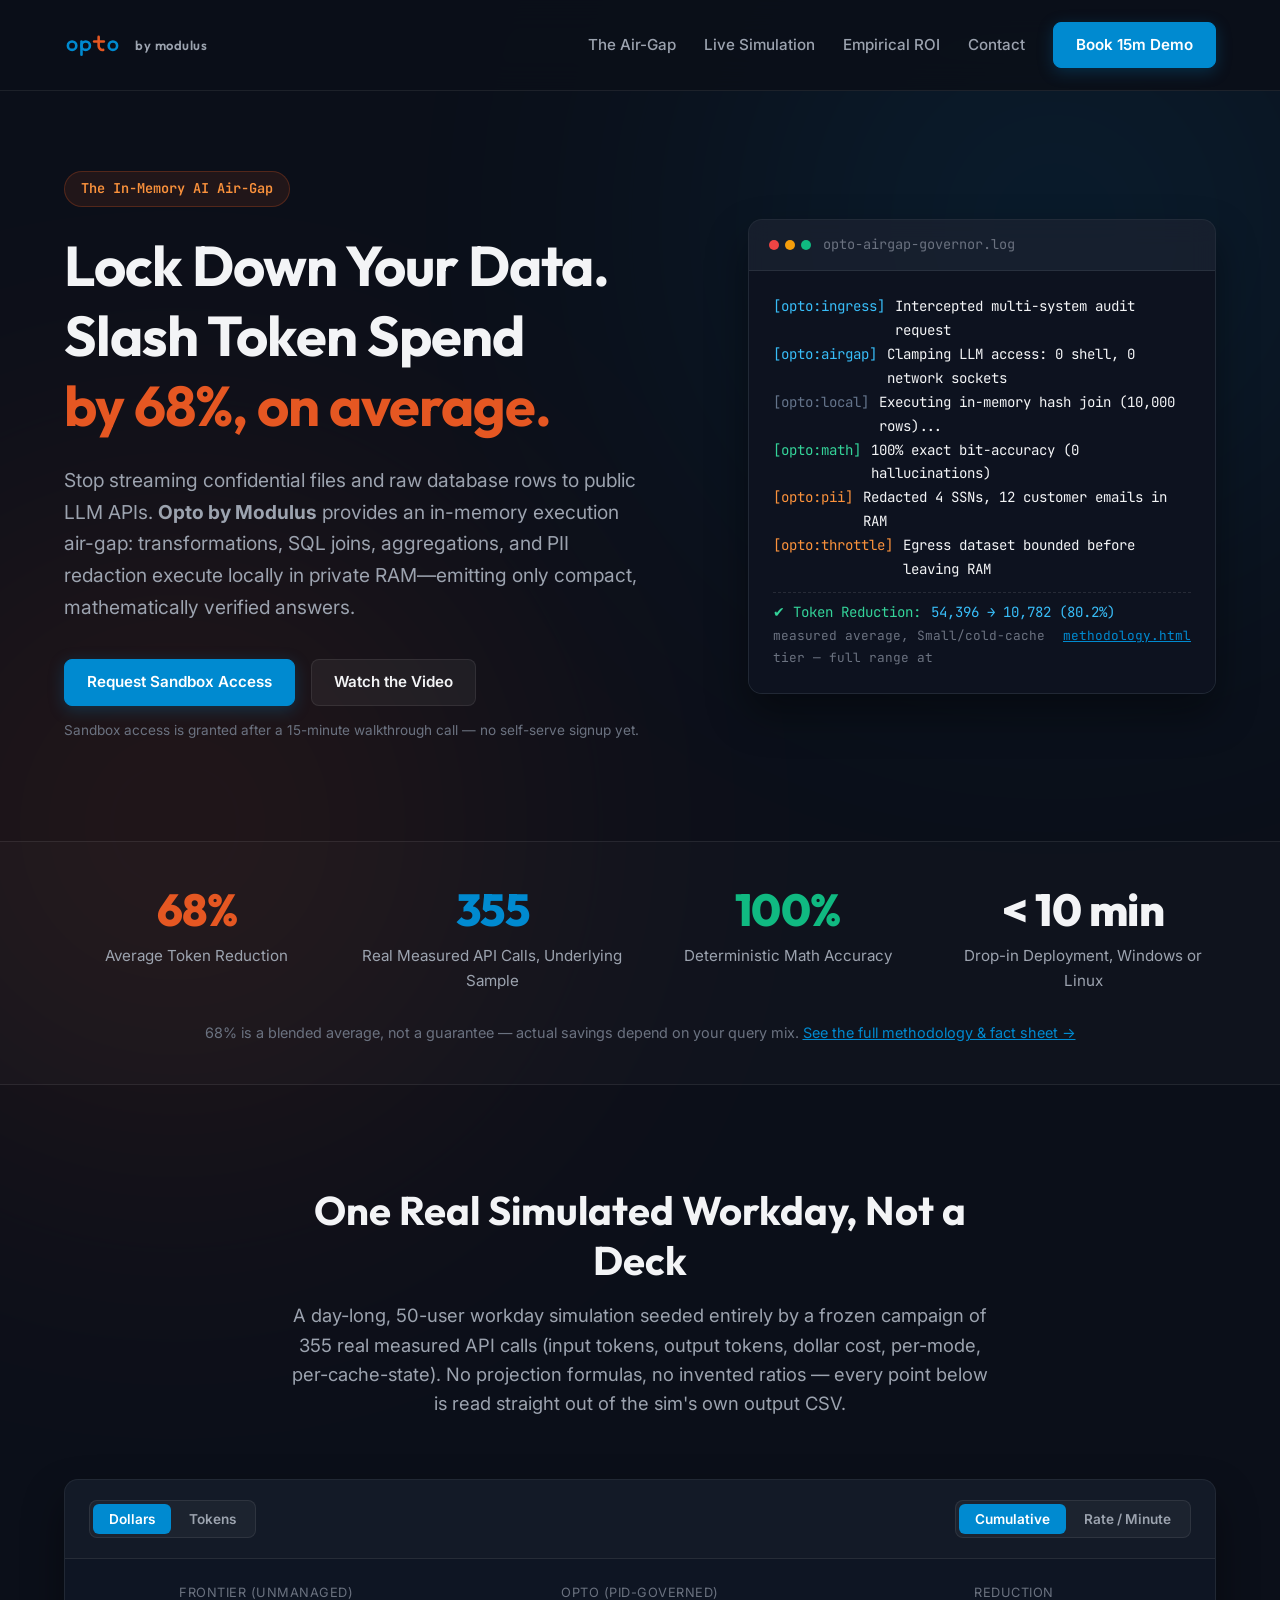
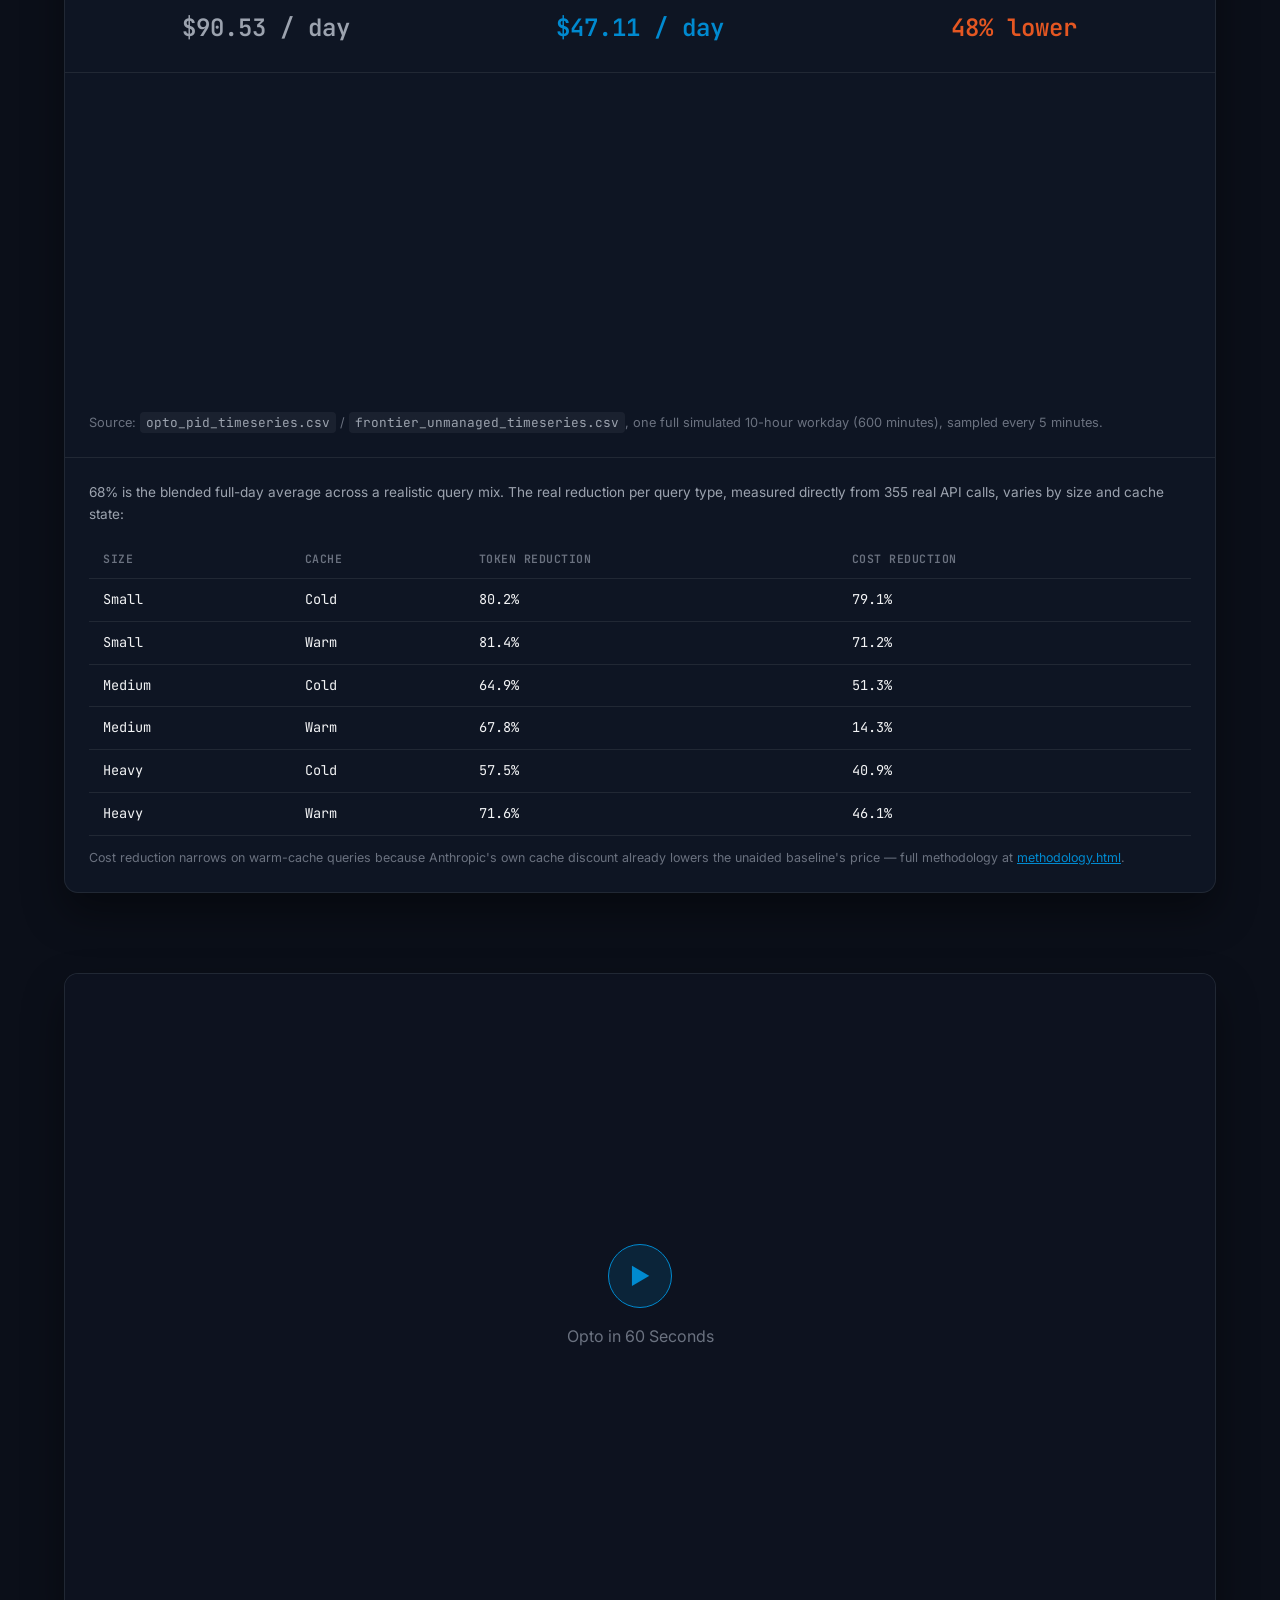
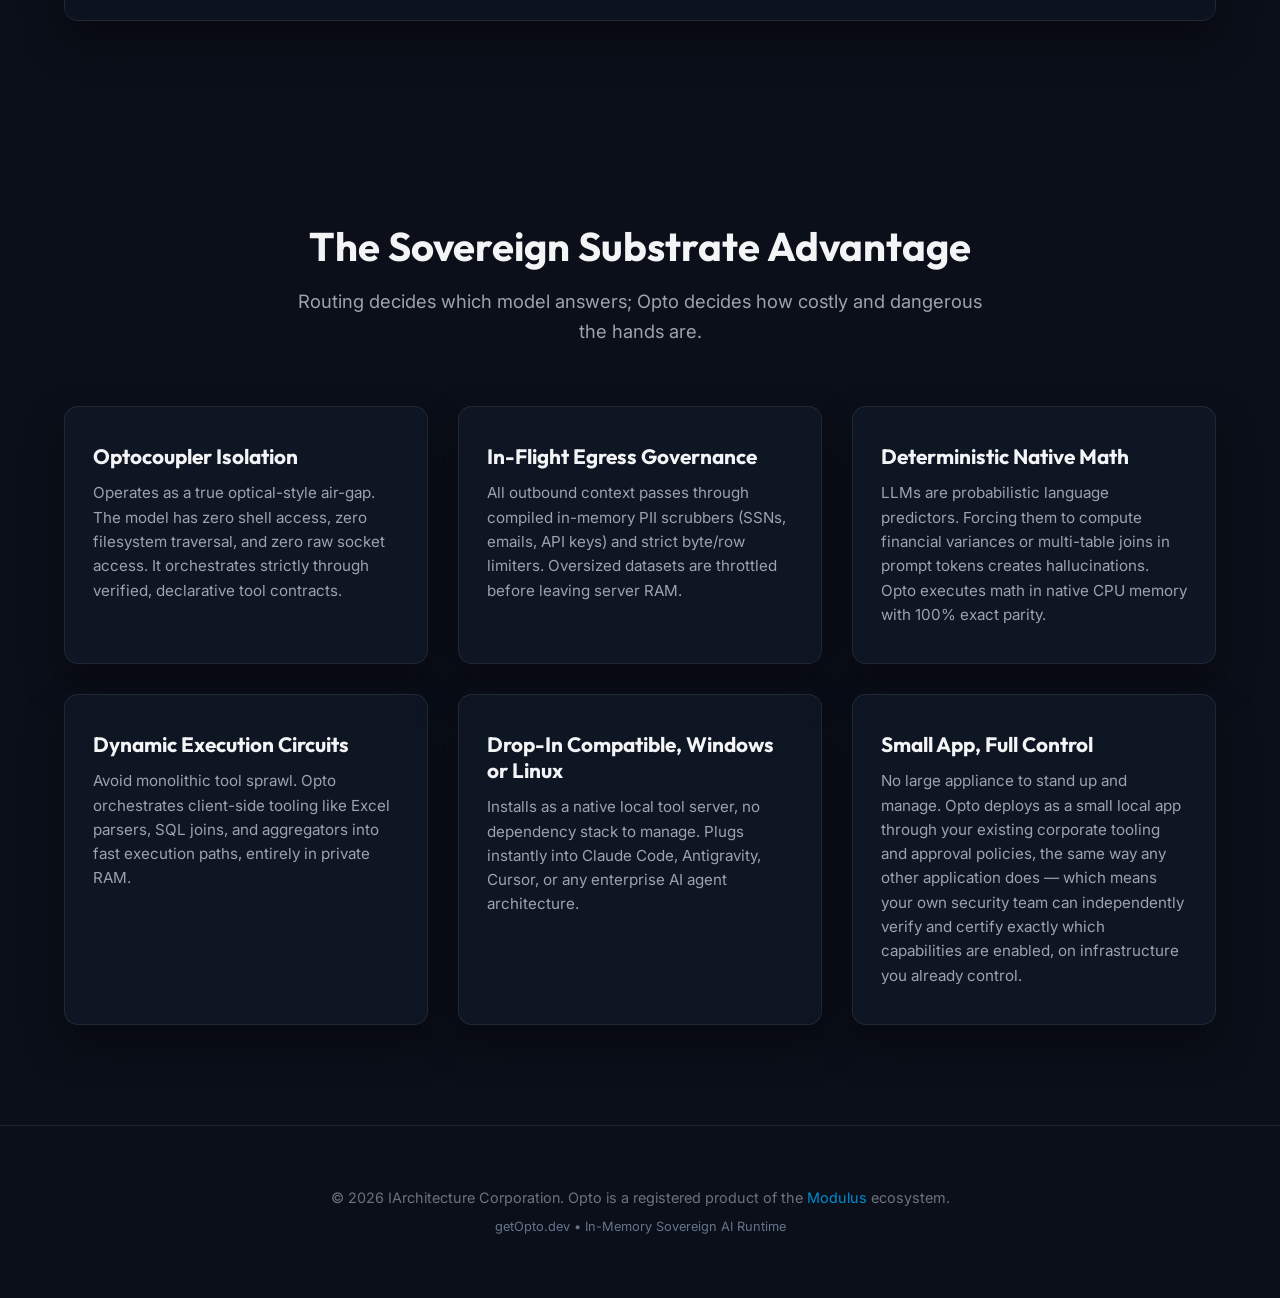
==== commit 682f937c: "Embed the Opto in 60 Seconds Vimeo video, click-to-play Replaces the "link pending" placeholder with" ====
--- a/index.html
+++ b/index.html
@@ -164,9 +164,9 @@
         <section id="video" class="video-section">
             <div class="container">
                 <div class="glass-card video-card">
-                    <div class="video-placeholder">
+                    <div class="video-placeholder" id="videoPlaceholder" onclick="playOptoVideo()" style="cursor: pointer;">
                         <div class="video-play-btn">▶</div>
-                        <p>Video walkthrough — link pending</p>
+                        <p>Opto in 60 Seconds</p>
                     </div>
                 </div>
             </div>
@@ -236,5 +236,15 @@
 
     <script src="chart.umd.min.js"></script>
     <script src="sim-chart.js"></script>
+    <script>
+        function playOptoVideo() {
+            const el = document.getElementById('videoPlaceholder');
+            if (!el) return;
+            el.outerHTML = '<iframe src="https://player.vimeo.com/video/1231580634?badge=0&amp;autopause=0&amp;player_id=0&amp;app_id=58479&amp;autoplay=1" ' +
+                'frameborder="0" allow="autoplay; fullscreen; picture-in-picture; clipboard-write; encrypted-media; web-share" ' +
+                'referrerpolicy="strict-origin-when-cross-origin" style="width:100%;height:100%;aspect-ratio:16/9;display:block;" ' +
+                'title="Opto in 60 seconds"></iframe>';
+        }
+    </script>
 </body>
 </html>
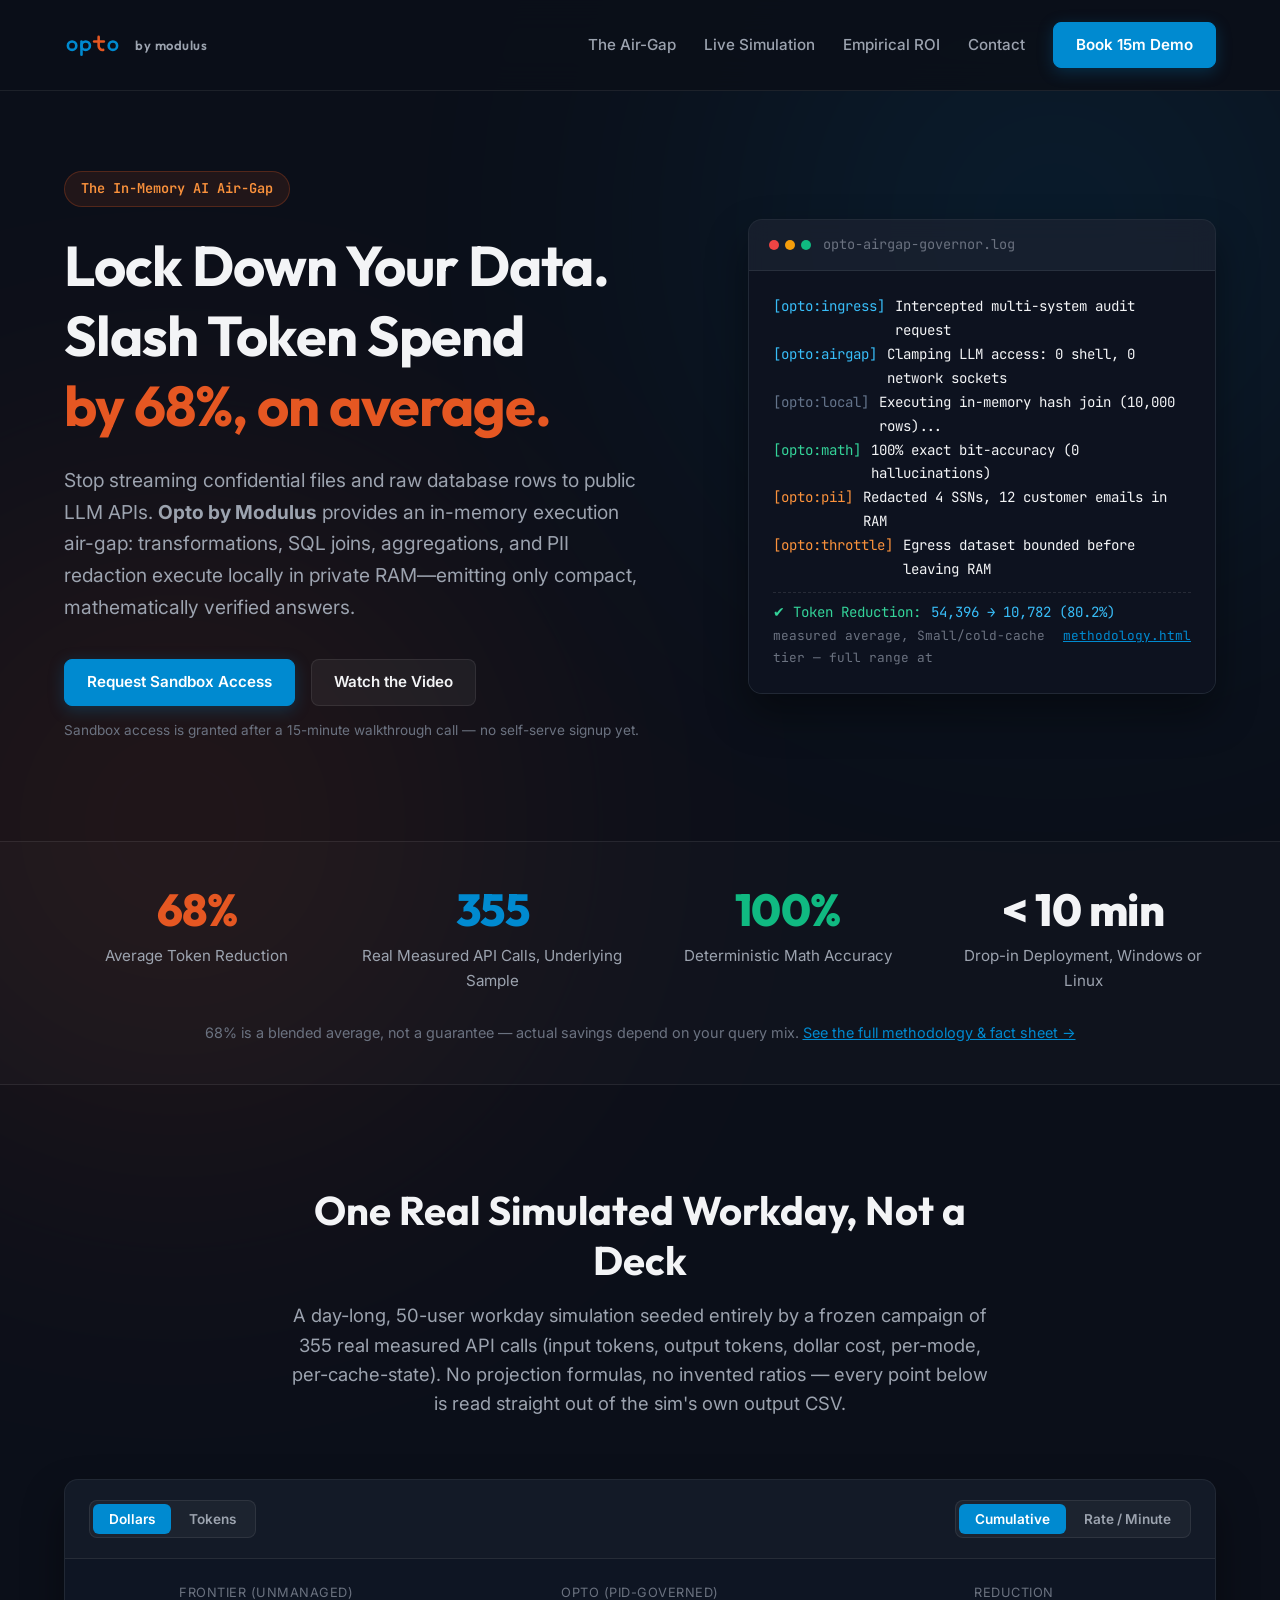
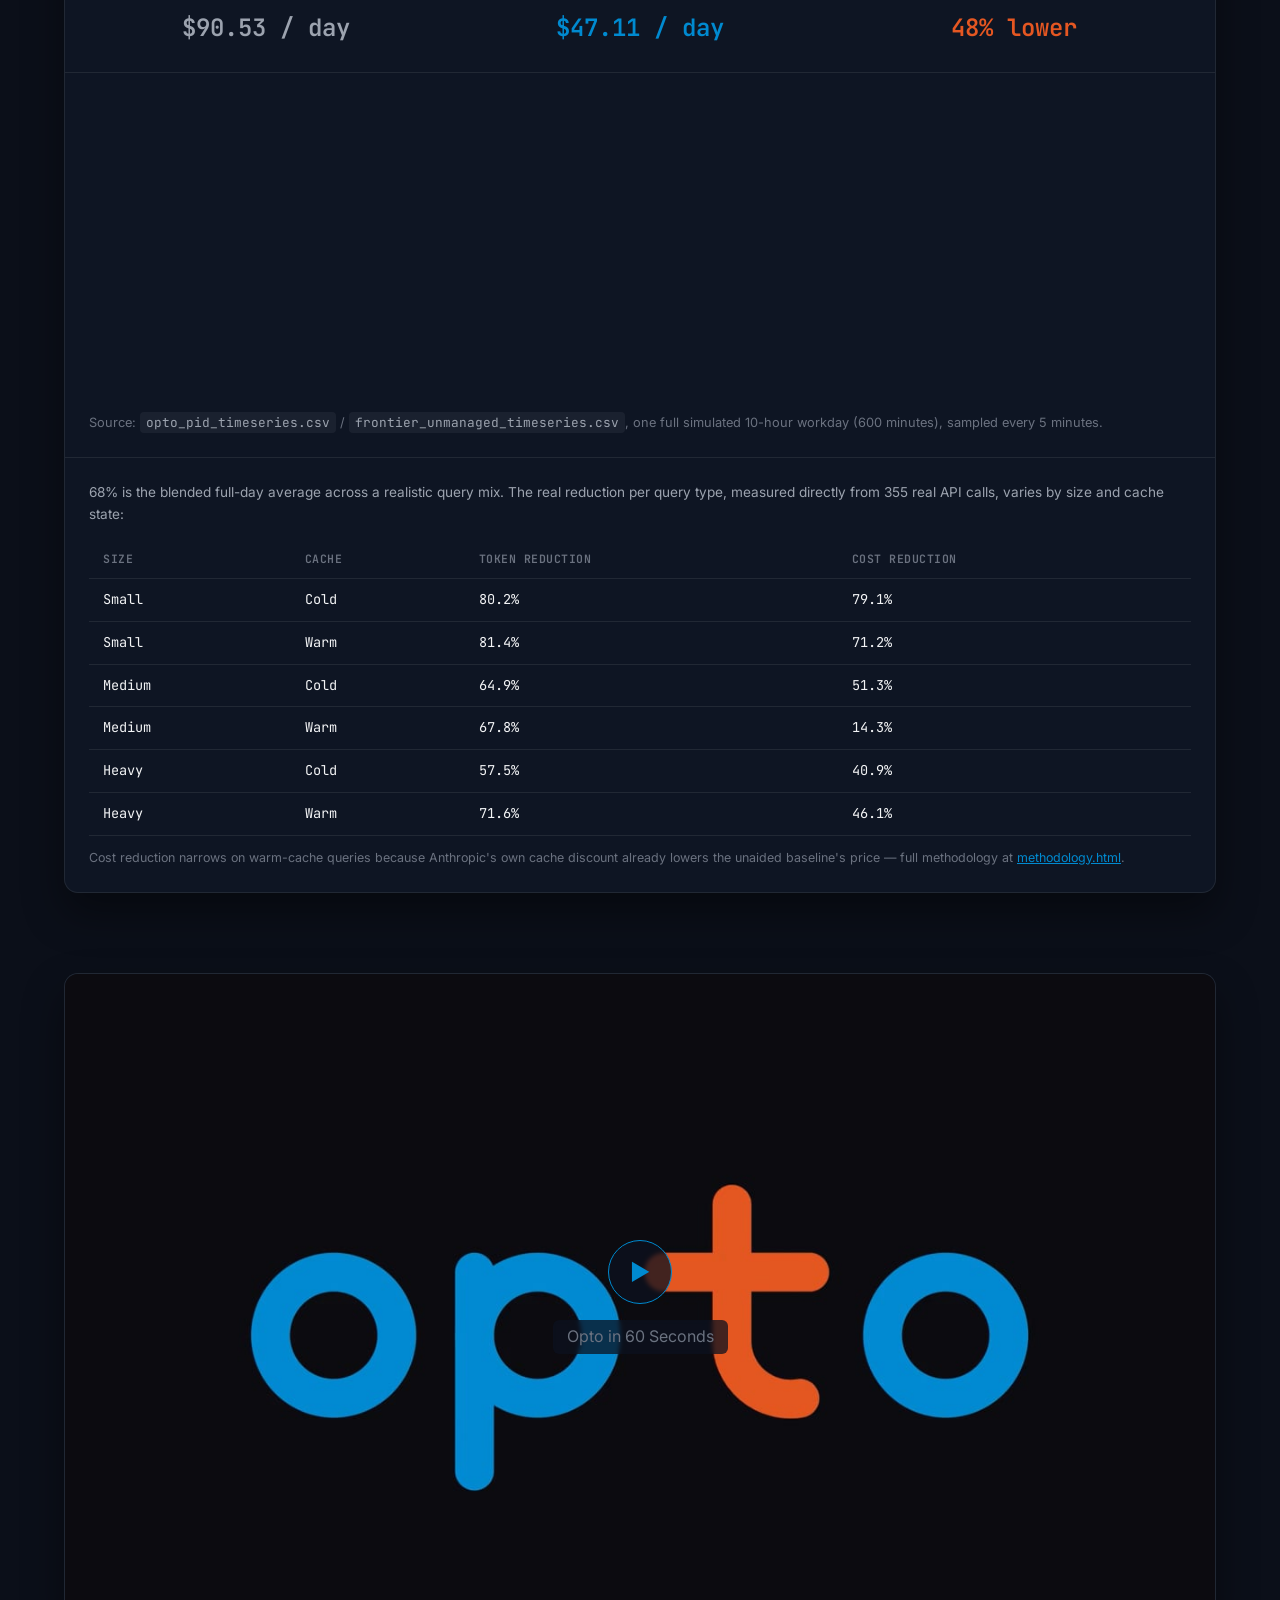
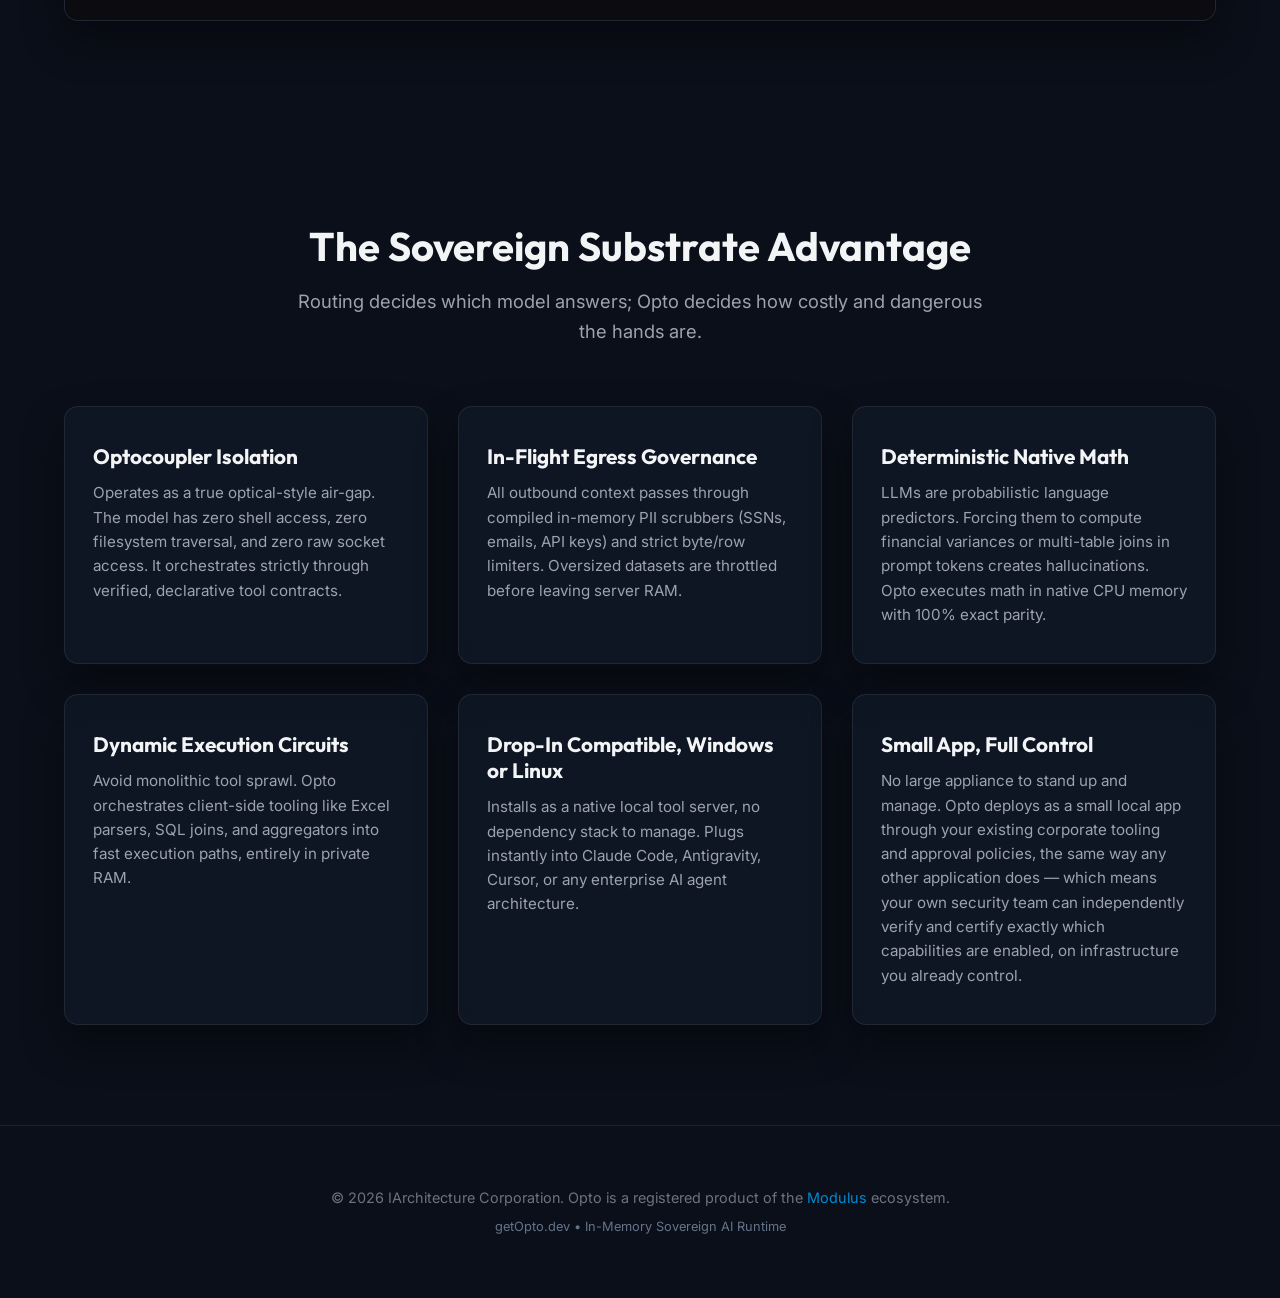
==== commit e9be69aa: "Show the real video first frame as the thumbnail, not a blank box Pulled from Vimeo's own oEmbed API" ====
--- a/index.html
+++ b/index.html
@@ -164,9 +164,9 @@
         <section id="video" class="video-section">
             <div class="container">
                 <div class="glass-card video-card">
-                    <div class="video-placeholder" id="videoPlaceholder" onclick="playOptoVideo()" style="cursor: pointer;">
-                        <div class="video-play-btn">▶</div>
-                        <p>Opto in 60 Seconds</p>
+                    <div class="video-placeholder" id="videoPlaceholder" onclick="playOptoVideo()" style="cursor: pointer; background-image: url('video-thumb.jpg'); background-size: cover; background-position: center;">
+                        <div class="video-play-btn" style="background: rgba(13, 18, 31, 0.75); backdrop-filter: blur(2px);">▶</div>
+                        <p style="background: rgba(13, 18, 31, 0.75); padding: 4px 14px; border-radius: 6px; backdrop-filter: blur(2px);">Opto in 60 Seconds</p>
                     </div>
                 </div>
             </div>
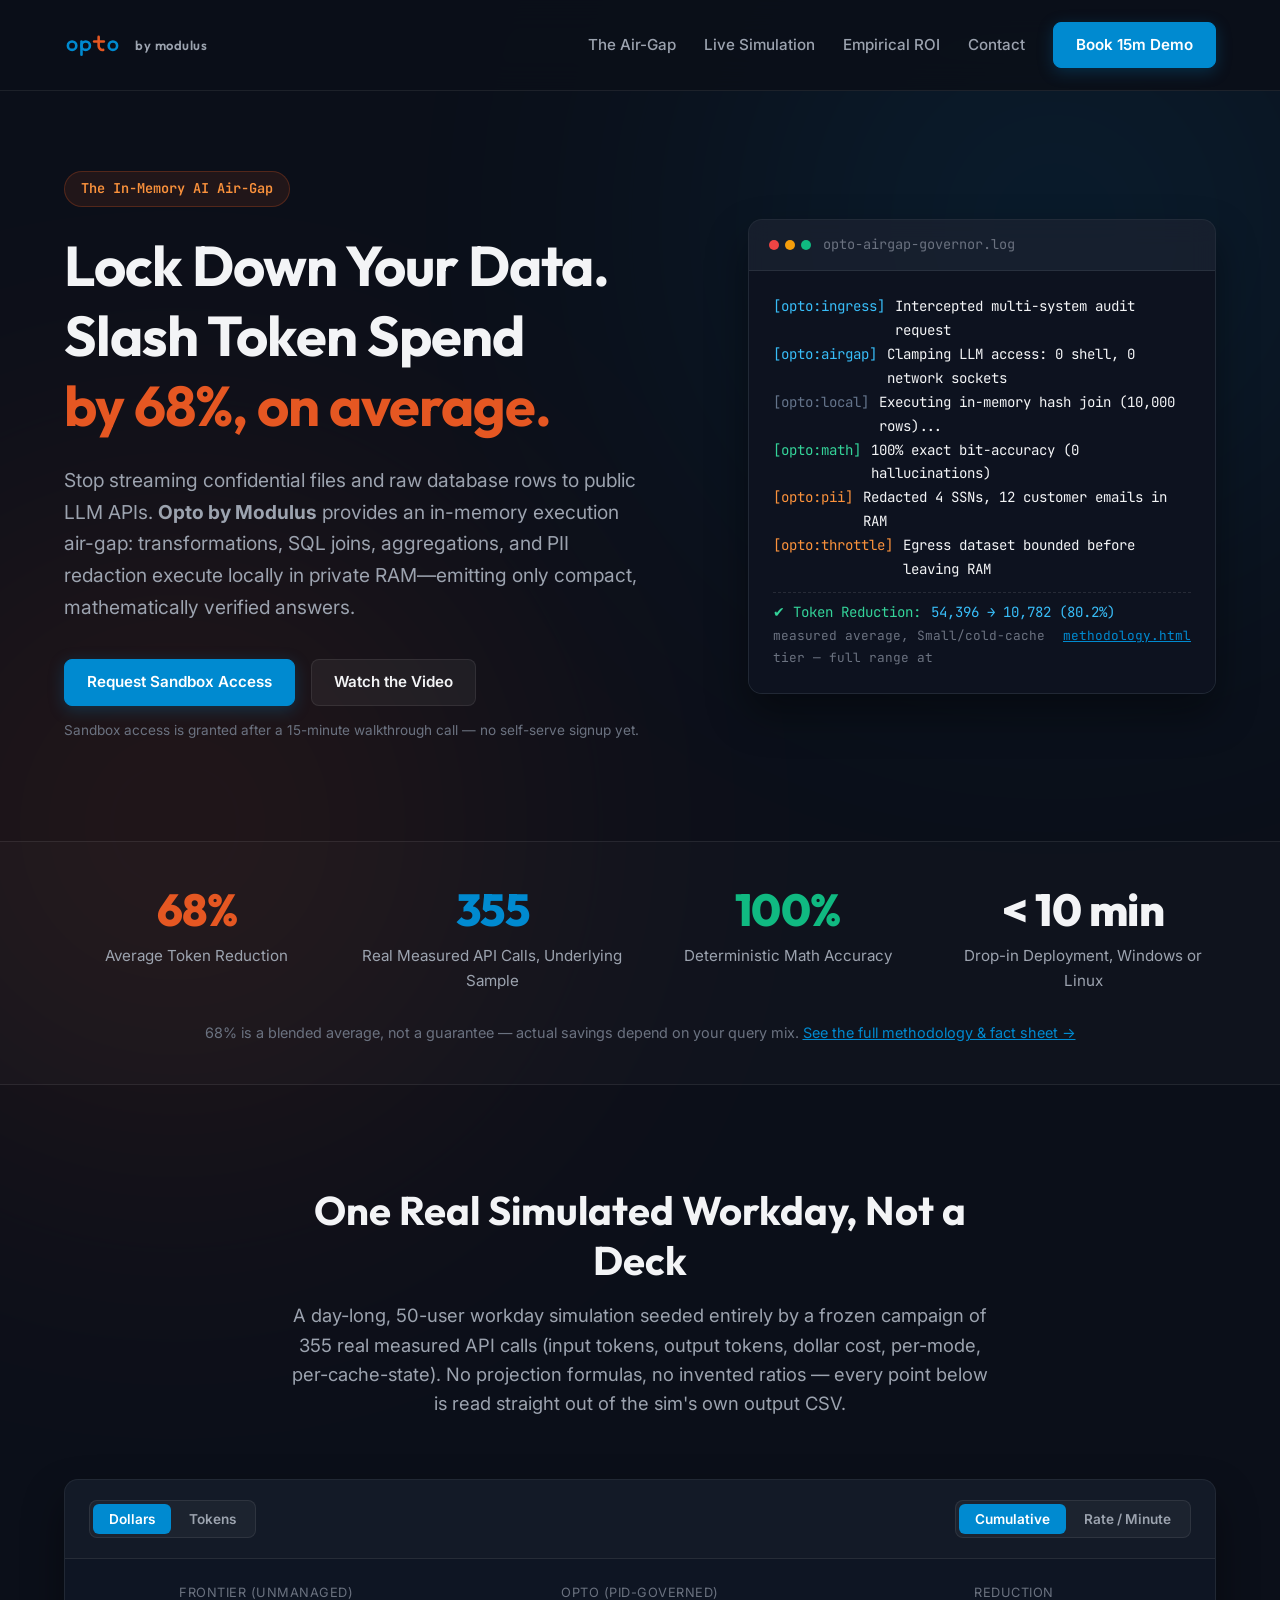
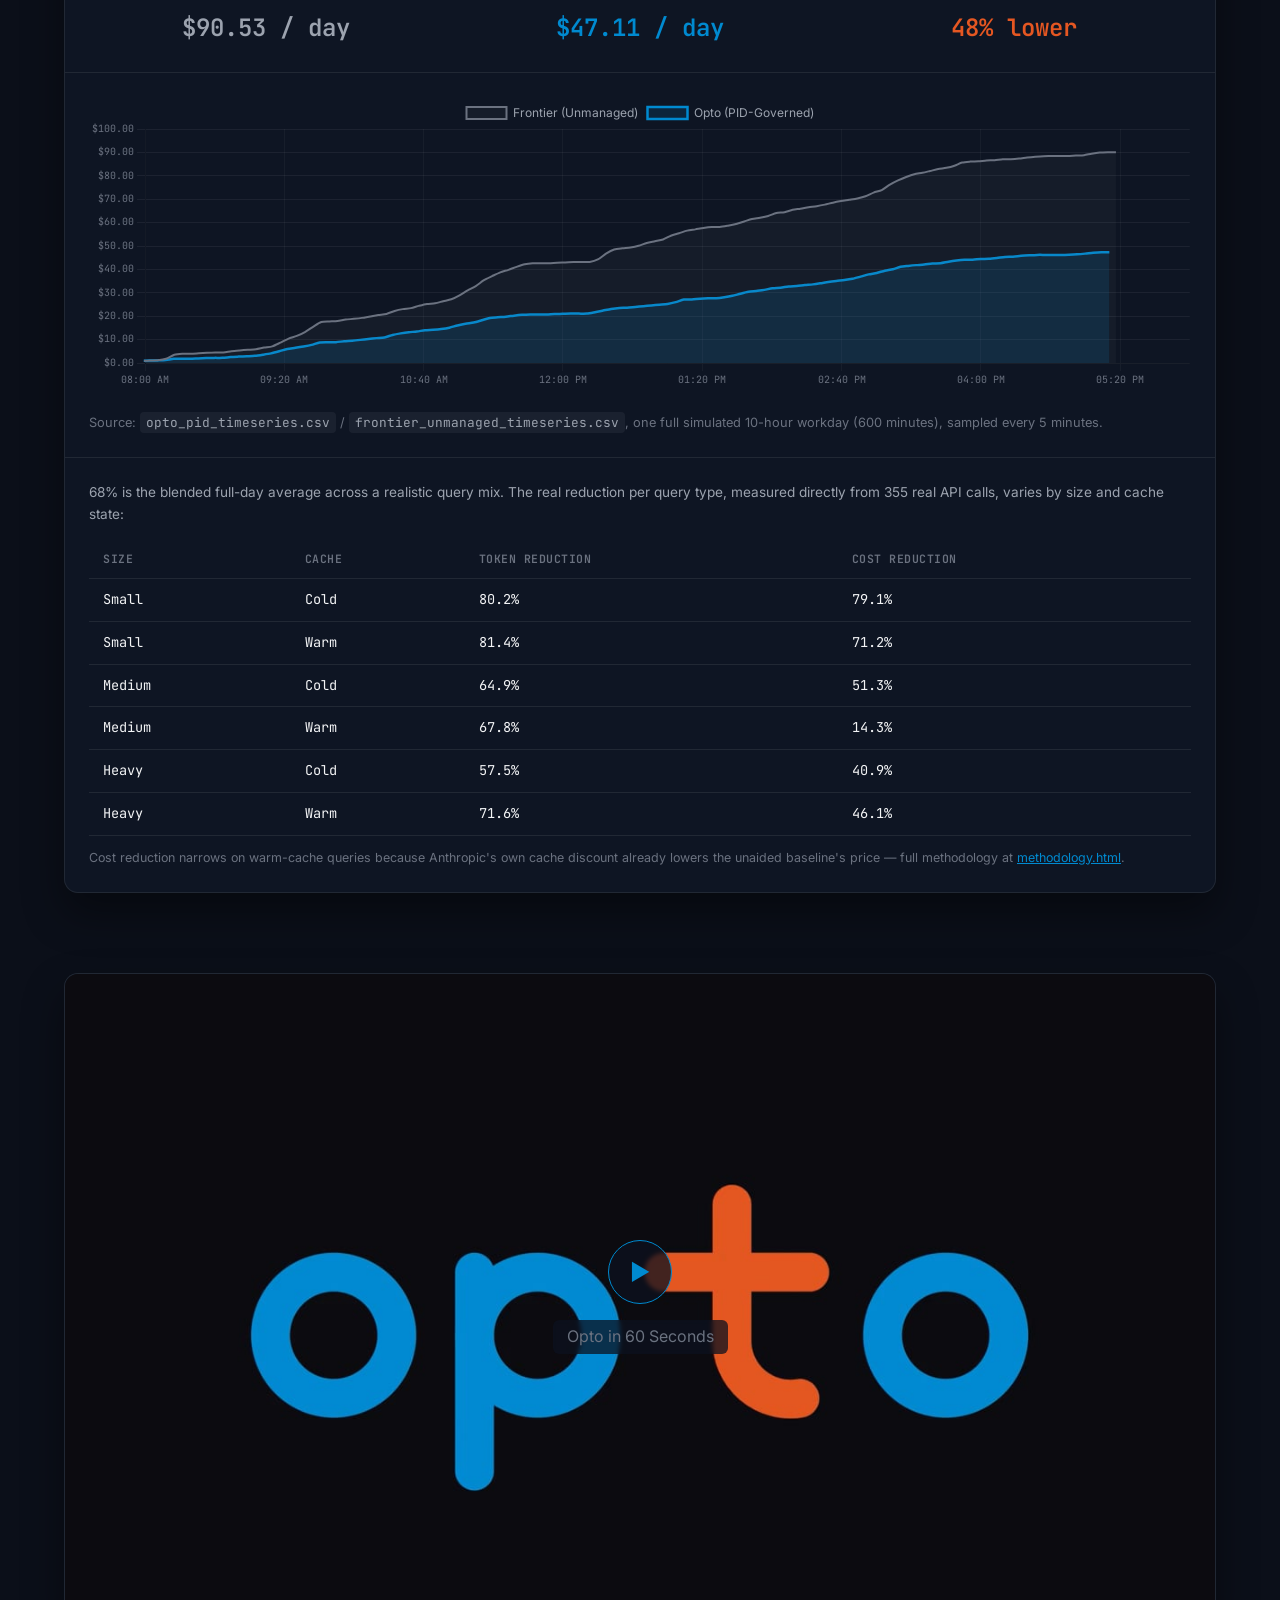
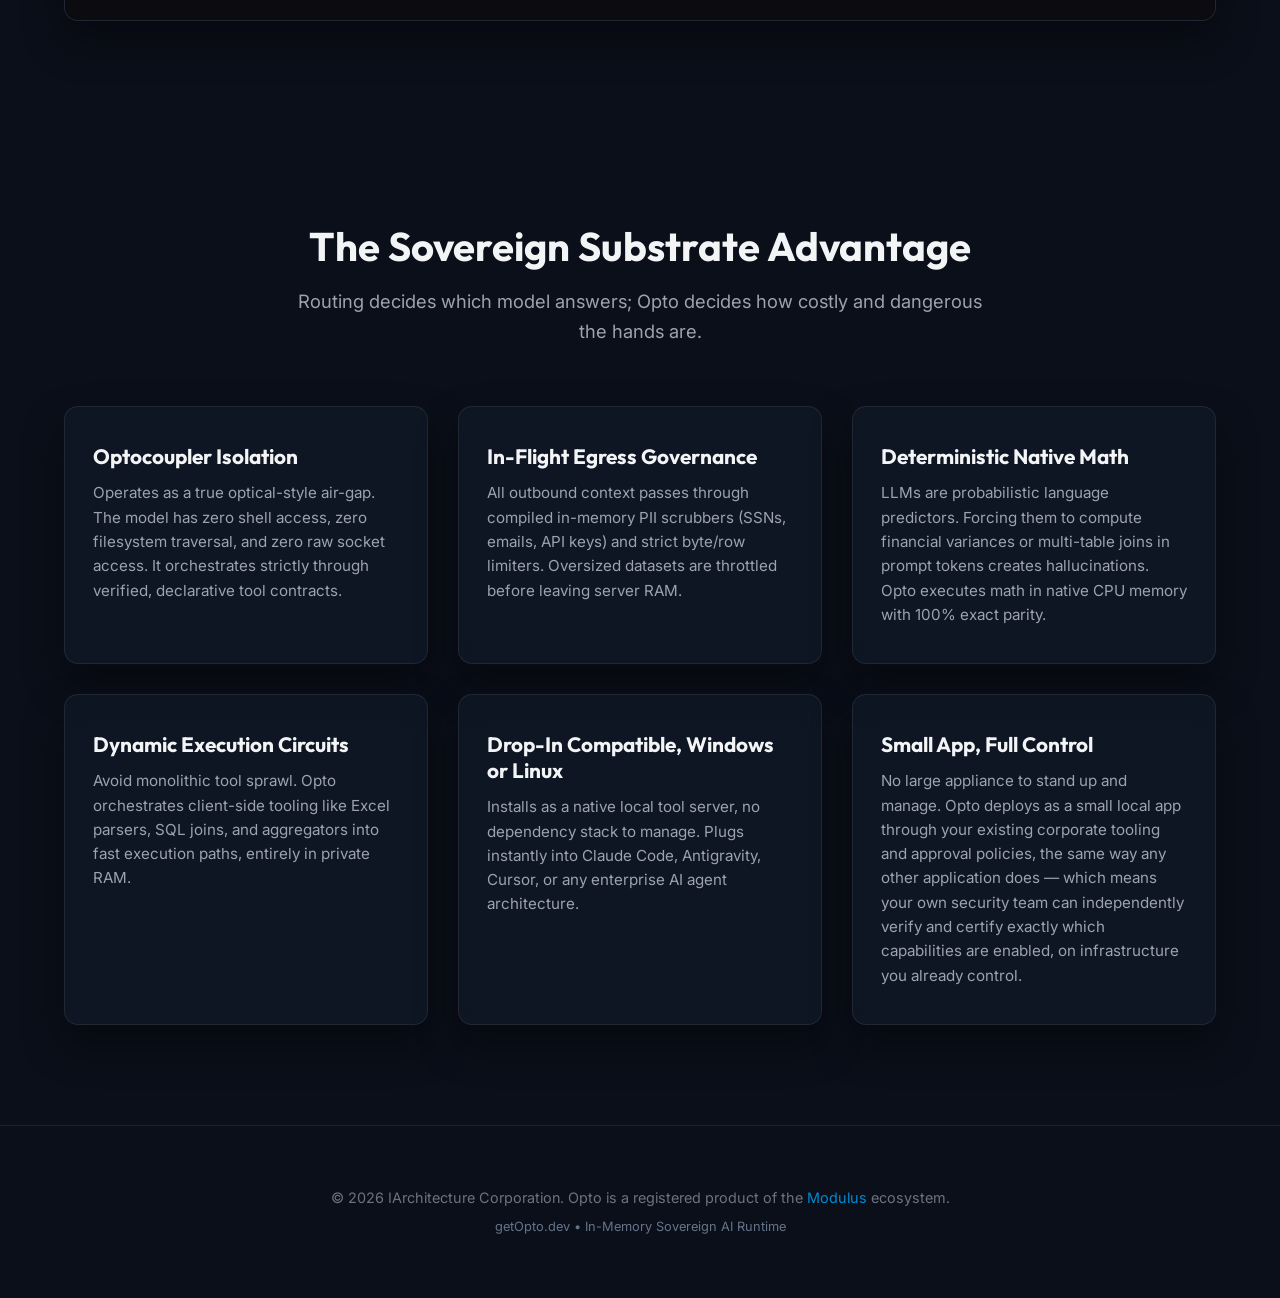
==== commit d0e7120d: "Hide the uploader name/avatar in the embedded video player byline=0 and portrait=0 drop Vimeo's attr" ====
--- a/index.html
+++ b/index.html
@@ -240,7 +240,7 @@
         function playOptoVideo() {
             const el = document.getElementById('videoPlaceholder');
             if (!el) return;
-            el.outerHTML = '<iframe src="https://player.vimeo.com/video/1231580634?badge=0&amp;autopause=0&amp;player_id=0&amp;app_id=58479&amp;autoplay=1" ' +
+            el.outerHTML = '<iframe src="https://player.vimeo.com/video/1231580634?badge=0&amp;autopause=0&amp;player_id=0&amp;app_id=58479&amp;autoplay=1&amp;byline=0&amp;portrait=0" ' +
                 'frameborder="0" allow="autoplay; fullscreen; picture-in-picture; clipboard-write; encrypted-media; web-share" ' +
                 'referrerpolicy="strict-origin-when-cross-origin" style="width:100%;height:100%;aspect-ratio:16/9;display:block;" ' +
                 'title="Opto in 60 seconds"></iframe>';
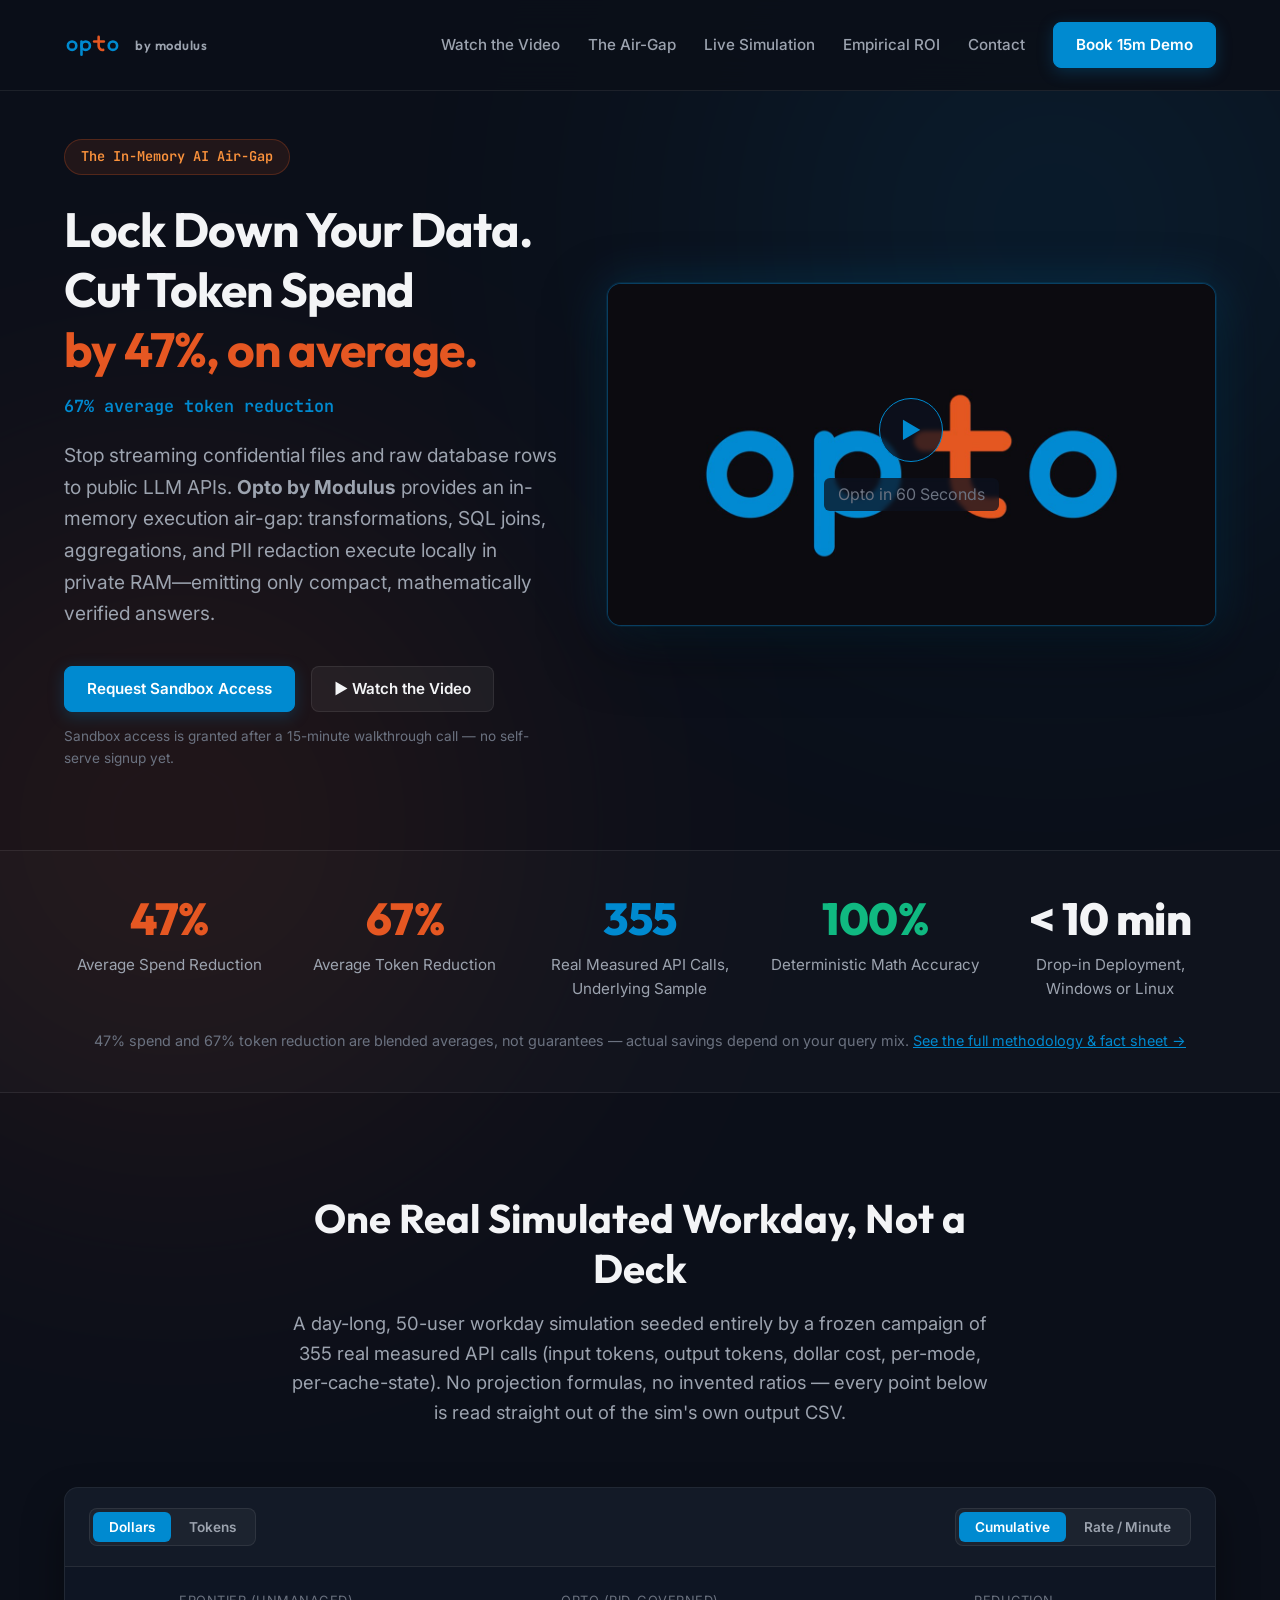
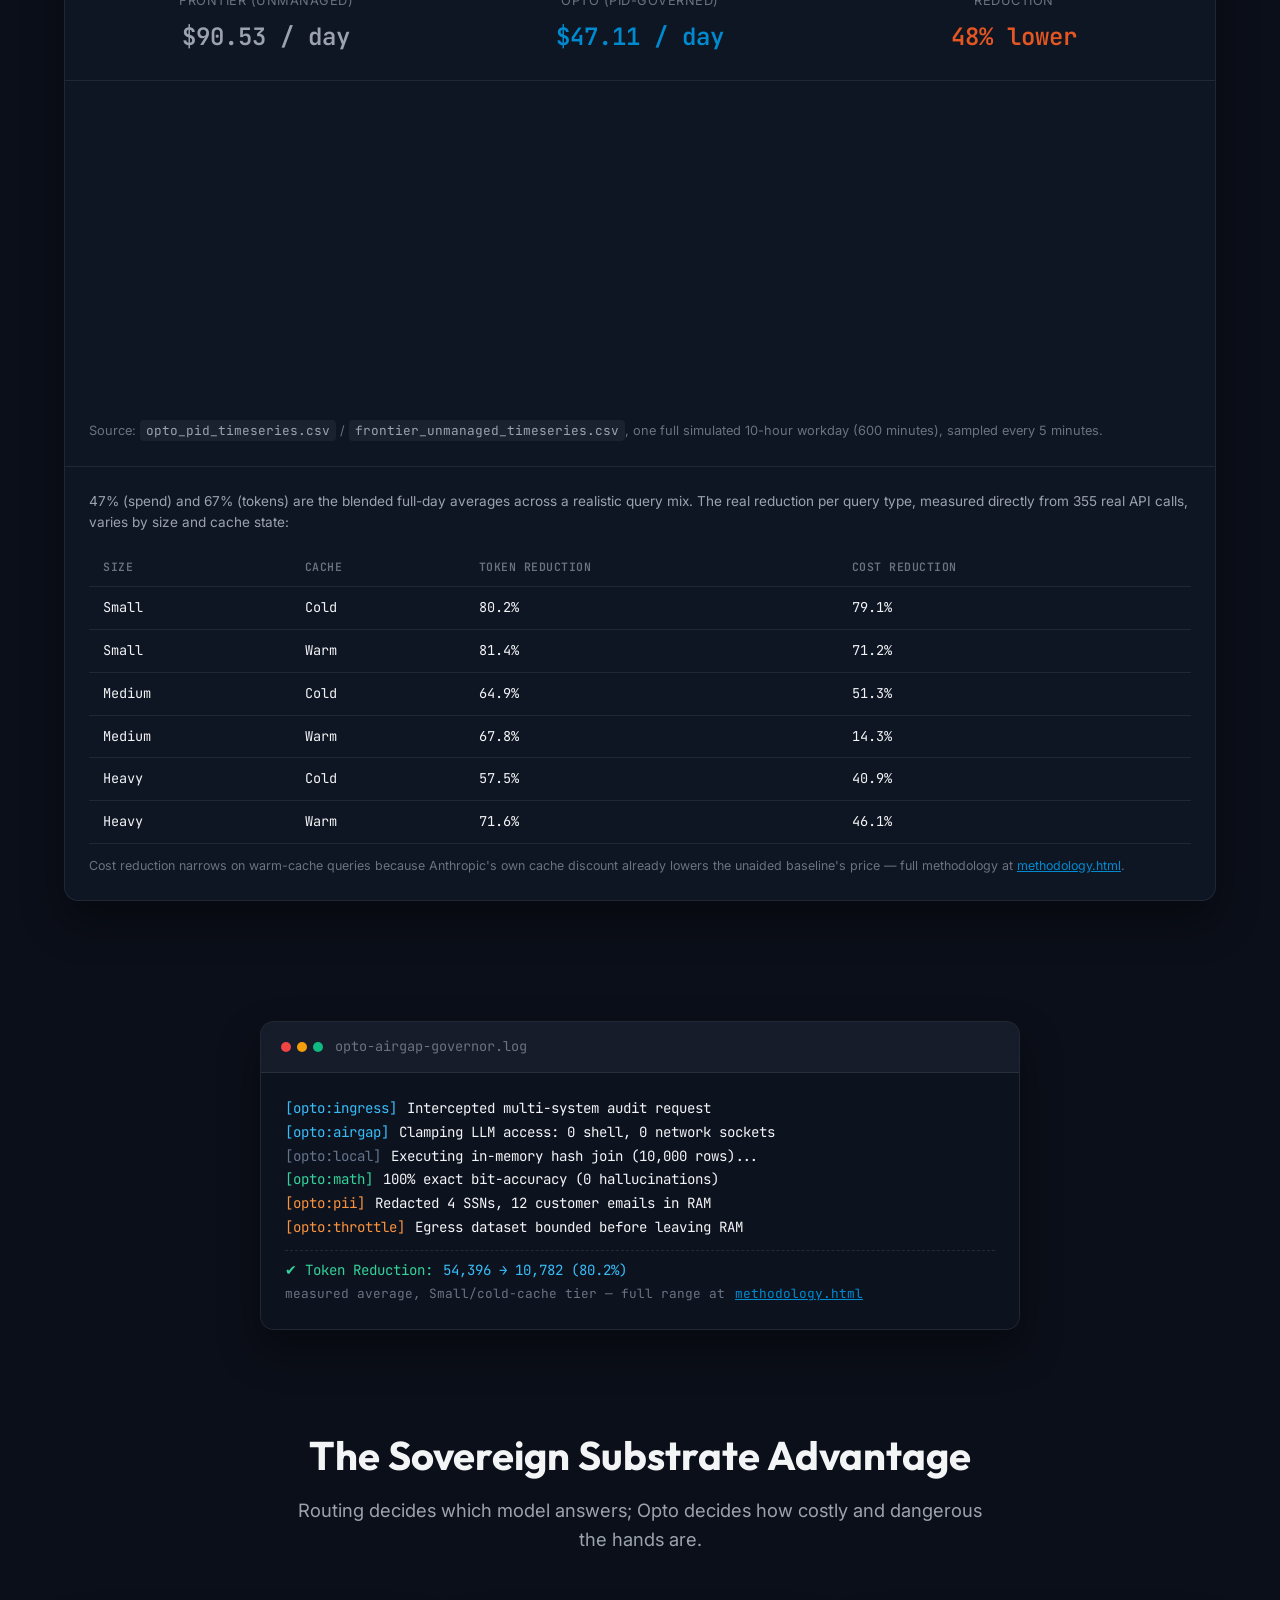
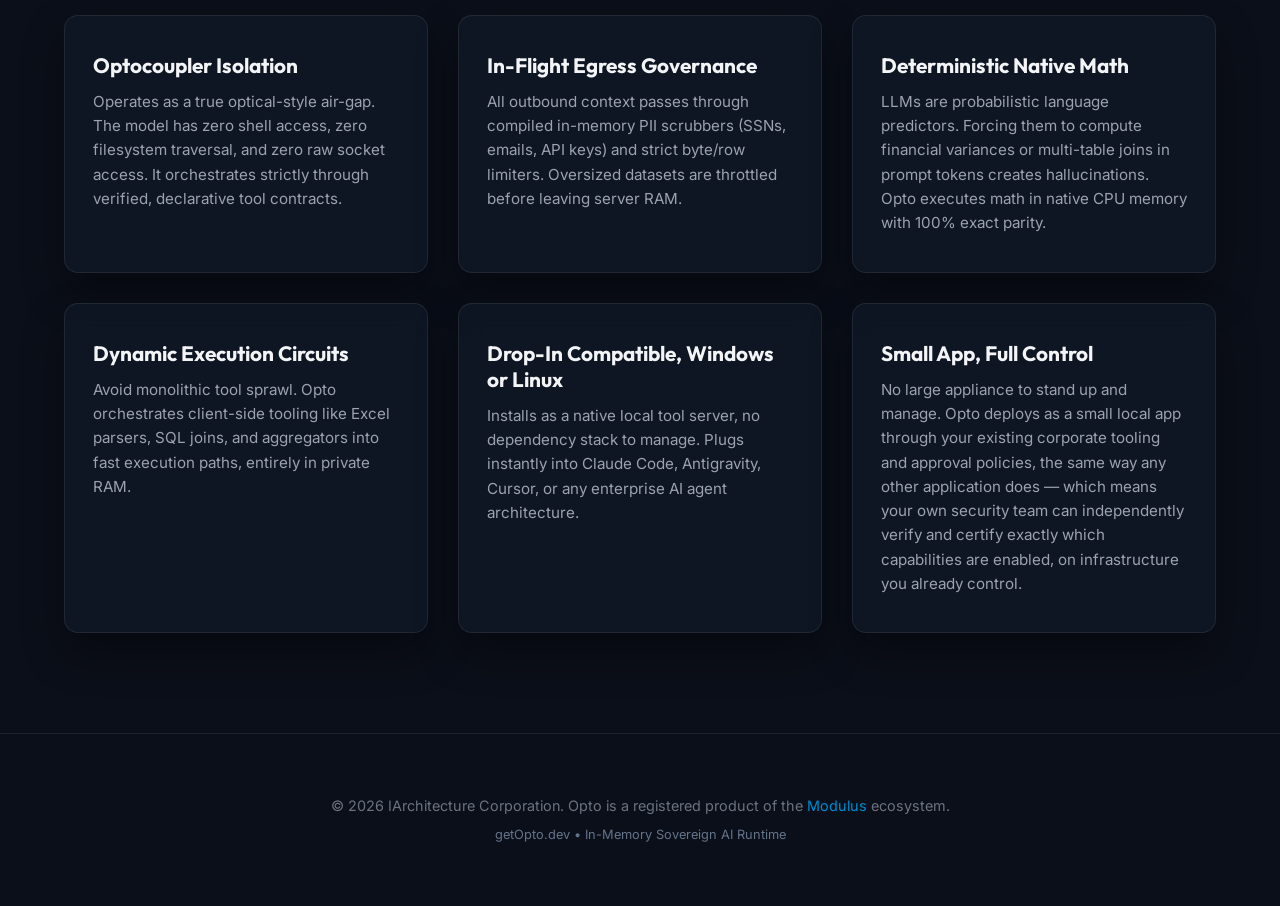
==== commit 397c6334: "Video to hero, 47%/67% headline" ====
--- a/index.html
+++ b/index.html
@@ -4,7 +4,7 @@
     <meta charset="UTF-8">
     <meta name="viewport" content="width=device-width, initial-scale=1.0">
     <title>Opto by Modulus — The Sovereign In-Memory Execution Air-Gap</title>
-    <meta name="description" content="Opto provides an optical-style air-gap between enterprise data and AI models. Lock down your sensitive databases, eliminate data exfiltration, and slash token spend by 68% on average.">
+    <meta name="description" content="Opto provides an optical-style air-gap between enterprise data and AI models. Lock down your sensitive databases, eliminate data exfiltration, and cut token spend by 47% on average.">
     <link rel="preconnect" href="https://fonts.googleapis.com">
     <link rel="preconnect" href="https://fonts.gstatic.com" crossorigin>
     <link href="https://fonts.googleapis.com/css2?family=Inter:wght@300;400;500;600;700&family=Outfit:wght@400;500;600;700;800&family=JetBrains+Mono:wght@400;500;600&display=swap" rel="stylesheet">
@@ -23,6 +23,7 @@
                 <span style="font-family: 'Outfit', sans-serif; font-size: 13px; font-weight: 600; color: #9CA3AF; letter-spacing: 0.5px; margin-left: 2px;">by modulus</span>
             </a>
             <nav class="nav">
+                <a href="#video" class="nav-link" onclick="playOptoVideo()">Watch the Video</a>
                 <a href="#airgap" class="nav-link">The Air-Gap</a>
                 <a href="#live-sim" class="nav-link">Live Simulation</a>
                 <a href="#roi" class="nav-link">Empirical ROI</a>
@@ -38,18 +39,120 @@
             <div class="container hero-container">
                 <div class="hero-content">
                     <div class="badge">The In-Memory AI Air-Gap</div>
-                    <h1 class="hero-title">Lock Down Your Data.<br>Slash Token Spend <br><span class="text-orange">by 68%, on average.</span></h1>
+                    <h1 class="hero-title">Lock Down Your Data.<br>Cut Token Spend <br><span class="text-orange">by 47%, on average.</span></h1>
+                    <p class="hero-kicker">67% average token reduction</p>
                     <p class="hero-subtitle">
                         Stop streaming confidential files and raw database rows to public LLM APIs. <strong>Opto by Modulus</strong> provides an in-memory execution air-gap: transformations, SQL joins, aggregations, and PII redaction execute locally in private RAM—emitting only compact, mathematically verified answers.
                     </p>
                     <div class="hero-actions">
                         <a href="mailto:sandbox@getopto.dev?subject=Request%20Sandbox%20Access%20(15-Minute%20Call)" class="btn btn-primary">Request Sandbox Access</a>
-                        <a href="#video" class="btn btn-secondary">Watch the Video</a>
+                        <a href="#video" class="btn btn-secondary" onclick="playOptoVideo()">▶ Watch the Video</a>
                     </div>
                     <p style="margin-top: 14px; font-size: 0.85rem; color: var(--text-muted);">Sandbox access is granted after a 15-minute walkthrough call — no self-serve signup yet.</p>
                 </div>
                 
-                <div class="hero-visual">
+                <div class="hero-visual" id="video">
+                    <div class="glass-card video-card hero-video">
+                        <div class="video-placeholder" id="videoPlaceholder" onclick="playOptoVideo()" style="cursor: pointer; background-image: url('video-thumb.jpg'); background-size: cover; background-position: center;">
+                            <div class="video-play-btn" style="background: rgba(13, 18, 31, 0.75); backdrop-filter: blur(2px);">▶</div>
+                            <p style="background: rgba(13, 18, 31, 0.75); padding: 4px 14px; border-radius: 6px; backdrop-filter: blur(2px);">Opto in 60 Seconds</p>
+                        </div>
+                    </div>
+                </div>
+            </div>
+        </section>
+
+        <!-- Stats Section -->
+        <section id="roi" class="stats-section">
+            <div class="container">
+                <div class="stats-grid">
+                    <div class="stat-item">
+                        <h3 class="text-orange">47%</h3>
+                        <p>Average Spend Reduction</p>
+                    </div>
+                    <div class="stat-item">
+                        <h3 class="text-orange">67%</h3>
+                        <p>Average Token Reduction</p>
+                    </div>
+                    <div class="stat-item">
+                        <h3 class="text-blue">355</h3>
+                        <p>Real Measured API Calls, Underlying Sample</p>
+                    </div>
+                    <div class="stat-item">
+                        <h3 class="text-green">100%</h3>
+                        <p>Deterministic Math Accuracy</p>
+                    </div>
+                    <div class="stat-item">
+                        <h3 style="color: var(--text-primary);">&lt; 10 min</h3>
+                        <p>Drop-in Deployment, Windows or Linux</p>
+                    </div>
+                </div>
+                <p style="text-align: center; margin-top: 28px; font-size: 0.9rem; color: var(--text-muted);">
+                    47% spend and 67% token reduction are blended averages, not guarantees — actual savings depend on your query mix. <a href="methodology.html" style="color: var(--brand-blue);">See the full methodology &amp; fact sheet →</a>
+                </p>
+            </div>
+        </section>
+
+        <!-- Live Simulation Section -->
+        <section id="live-sim" class="live-sim-section">
+            <div class="container">
+                <div class="section-header">
+                    <h2 class="section-title">One Real Simulated Workday, Not a Deck</h2>
+                    <p class="section-subtitle">A day-long, 50-user workday simulation seeded entirely by a frozen campaign of 355 real measured API calls (input tokens, output tokens, dollar cost, per-mode, per-cache-state). No projection formulas, no invented ratios — every point below is read straight out of the sim's own output CSV.</p>
+                </div>
+
+                <div class="glass-card sim-card">
+                    <div class="sim-card-header">
+                        <div class="sim-toggle-group" role="group" aria-label="Metric">
+                            <button type="button" class="sim-toggle active" data-metric="cost">Dollars</button>
+                            <button type="button" class="sim-toggle" data-metric="tokens">Tokens</button>
+                        </div>
+                        <div class="sim-toggle-group" role="group" aria-label="View">
+                            <button type="button" class="sim-toggle active" data-view="cumulative">Cumulative</button>
+                            <button type="button" class="sim-toggle" data-view="rate">Rate / Minute</button>
+                        </div>
+                    </div>
+
+                    <div class="sim-summary">
+                        <div class="sim-summary-item">
+                            <span class="sim-summary-label">Frontier (Unmanaged)</span>
+                            <span class="sim-summary-value" id="simFrontierVal" style="color: var(--text-secondary);">—</span>
+                        </div>
+                        <div class="sim-summary-item">
+                            <span class="sim-summary-label">Opto (PID-Governed)</span>
+                            <span class="sim-summary-value" id="simOptoVal" style="color: var(--brand-blue);">—</span>
+                        </div>
+                        <div class="sim-summary-item">
+                            <span class="sim-summary-label">Reduction</span>
+                            <span class="sim-summary-value" id="simDeltaVal" style="color: var(--brand-orange);">—</span>
+                        </div>
+                    </div>
+
+                    <div class="sim-chart-wrap">
+                        <canvas id="simChart" height="110"></canvas>
+                    </div>
+                    <p class="sim-footnote">Source: <code>opto_pid_timeseries.csv</code> / <code>frontier_unmanaged_timeseries.csv</code>, one full simulated 10-hour workday (600 minutes), sampled every 5 minutes.</p>
+
+                    <div class="reduction-table-wrap" style="border-top: 1px solid var(--border-color);">
+                        <p style="font-size: 0.85rem; color: var(--text-secondary); margin-bottom: 14px;">47% (spend) and 67% (tokens) are the blended full-day averages across a realistic query mix. The real reduction per query type, measured directly from 355 real API calls, varies by size and cache state:</p>
+                        <table class="reduction-table">
+                            <tr><th>Size</th><th>Cache</th><th>Token Reduction</th><th>Cost Reduction</th></tr>
+                            <tr><td>Small</td><td>Cold</td><td>80.2%</td><td>79.1%</td></tr>
+                            <tr><td>Small</td><td>Warm</td><td>81.4%</td><td>71.2%</td></tr>
+                            <tr><td>Medium</td><td>Cold</td><td>64.9%</td><td>51.3%</td></tr>
+                            <tr><td>Medium</td><td>Warm</td><td>67.8%</td><td>14.3%</td></tr>
+                            <tr><td>Heavy</td><td>Cold</td><td>57.5%</td><td>40.9%</td></tr>
+                            <tr><td>Heavy</td><td>Warm</td><td>71.6%</td><td>46.1%</td></tr>
+                        </table>
+                        <p style="font-size: 0.78rem; color: var(--text-muted); margin-top: 12px;">Cost reduction narrows on warm-cache queries because Anthropic's own cache discount already lowers the unaided baseline's price — full methodology at <a href="methodology.html" style="color: var(--brand-blue);">methodology.html</a>.</p>
+                    </div>
+                </div>
+            </div>
+        </section>
+
+        <!-- Console Section (moved down from hero) -->
+        <section class="console-section">
+            <div class="container">
                     <div class="glass-card hero-card">
                         <div class="card-header">
                             <div class="dots">
@@ -72,103 +175,6 @@
                             <div class="terminal-line" style="color: var(--text-muted); font-size: 0.8rem;">measured average, Small/cold-cache tier — full range at <a href="methodology.html" style="color: var(--brand-blue);">methodology.html</a></div>
                         </div>
                     </div>
-                </div>
-            </div>
-        </section>
-
-        <!-- Stats Section -->
-        <section id="roi" class="stats-section">
-            <div class="container">
-                <div class="stats-grid">
-                    <div class="stat-item">
-                        <h3 class="text-orange">68%</h3>
-                        <p>Average Token Reduction</p>
-                    </div>
-                    <div class="stat-item">
-                        <h3 class="text-blue">355</h3>
-                        <p>Real Measured API Calls, Underlying Sample</p>
-                    </div>
-                    <div class="stat-item">
-                        <h3 class="text-green">100%</h3>
-                        <p>Deterministic Math Accuracy</p>
-                    </div>
-                    <div class="stat-item">
-                        <h3 style="color: var(--text-primary);">&lt; 10 min</h3>
-                        <p>Drop-in Deployment, Windows or Linux</p>
-                    </div>
-                </div>
-                <p style="text-align: center; margin-top: 28px; font-size: 0.9rem; color: var(--text-muted);">
-                    68% is a blended average, not a guarantee — actual savings depend on your query mix. <a href="methodology.html" style="color: var(--brand-blue);">See the full methodology &amp; fact sheet →</a>
-                </p>
-            </div>
-        </section>
-
-        <!-- Live Simulation Section -->
-        <section id="live-sim" class="live-sim-section">
-            <div class="container">
-                <div class="section-header">
-                    <h2 class="section-title">One Real Simulated Workday, Not a Deck</h2>
-                    <p class="section-subtitle">A day-long, 50-user workday simulation seeded entirely by a frozen campaign of 355 real measured API calls (input tokens, output tokens, dollar cost, per-mode, per-cache-state). No projection formulas, no invented ratios — every point below is read straight out of the sim's own output CSV.</p>
-                </div>
-
-                <div class="glass-card sim-card">
-                    <div class="sim-card-header">
-                        <div class="sim-toggle-group" role="group" aria-label="Metric">
-                            <button type="button" class="sim-toggle active" data-metric="cost">Dollars</button>
-                            <button type="button" class="sim-toggle" data-metric="tokens">Tokens</button>
-                        </div>
-                        <div class="sim-toggle-group" role="group" aria-label="View">
-                            <button type="button" class="sim-toggle active" data-view="cumulative">Cumulative</button>
-                            <button type="button" class="sim-toggle" data-view="rate">Rate / Minute</button>
-                        </div>
-                    </div>
-
-                    <div class="sim-summary">
-                        <div class="sim-summary-item">
-                            <span class="sim-summary-label">Frontier (Unmanaged)</span>
-                            <span class="sim-summary-value" id="simFrontierVal" style="color: var(--text-secondary);">—</span>
-                        </div>
-                        <div class="sim-summary-item">
-                            <span class="sim-summary-label">Opto (PID-Governed)</span>
-                            <span class="sim-summary-value" id="simOptoVal" style="color: var(--brand-blue);">—</span>
-                        </div>
-                        <div class="sim-summary-item">
-                            <span class="sim-summary-label">Reduction</span>
-                            <span class="sim-summary-value" id="simDeltaVal" style="color: var(--brand-orange);">—</span>
-                        </div>
-                    </div>
-
-                    <div class="sim-chart-wrap">
-                        <canvas id="simChart" height="110"></canvas>
-                    </div>
-                    <p class="sim-footnote">Source: <code>opto_pid_timeseries.csv</code> / <code>frontier_unmanaged_timeseries.csv</code>, one full simulated 10-hour workday (600 minutes), sampled every 5 minutes.</p>
-
-                    <div class="reduction-table-wrap" style="border-top: 1px solid var(--border-color);">
-                        <p style="font-size: 0.85rem; color: var(--text-secondary); margin-bottom: 14px;">68% is the blended full-day average across a realistic query mix. The real reduction per query type, measured directly from 355 real API calls, varies by size and cache state:</p>
-                        <table class="reduction-table">
-                            <tr><th>Size</th><th>Cache</th><th>Token Reduction</th><th>Cost Reduction</th></tr>
-                            <tr><td>Small</td><td>Cold</td><td>80.2%</td><td>79.1%</td></tr>
-                            <tr><td>Small</td><td>Warm</td><td>81.4%</td><td>71.2%</td></tr>
-                            <tr><td>Medium</td><td>Cold</td><td>64.9%</td><td>51.3%</td></tr>
-                            <tr><td>Medium</td><td>Warm</td><td>67.8%</td><td>14.3%</td></tr>
-                            <tr><td>Heavy</td><td>Cold</td><td>57.5%</td><td>40.9%</td></tr>
-                            <tr><td>Heavy</td><td>Warm</td><td>71.6%</td><td>46.1%</td></tr>
-                        </table>
-                        <p style="font-size: 0.78rem; color: var(--text-muted); margin-top: 12px;">Cost reduction narrows on warm-cache queries because Anthropic's own cache discount already lowers the unaided baseline's price — full methodology at <a href="methodology.html" style="color: var(--brand-blue);">methodology.html</a>.</p>
-                    </div>
-                </div>
-            </div>
-        </section>
-
-        <!-- Video Section -->
-        <section id="video" class="video-section">
-            <div class="container">
-                <div class="glass-card video-card">
-                    <div class="video-placeholder" id="videoPlaceholder" onclick="playOptoVideo()" style="cursor: pointer; background-image: url('video-thumb.jpg'); background-size: cover; background-position: center;">
-                        <div class="video-play-btn" style="background: rgba(13, 18, 31, 0.75); backdrop-filter: blur(2px);">▶</div>
-                        <p style="background: rgba(13, 18, 31, 0.75); padding: 4px 14px; border-radius: 6px; backdrop-filter: blur(2px);">Opto in 60 Seconds</p>
-                    </div>
-                </div>
             </div>
         </section>
 
@@ -240,10 +246,15 @@
         function playOptoVideo() {
             const el = document.getElementById('videoPlaceholder');
             if (!el) return;
+            // Expand to a wide, single-column layout while the video plays
+            const hero = document.querySelector('.hero-container');
+            if (hero) hero.classList.add('video-expanded');
             el.outerHTML = '<iframe src="https://player.vimeo.com/video/1231580634?badge=0&amp;autopause=0&amp;player_id=0&amp;app_id=58479&amp;autoplay=1&amp;byline=0&amp;portrait=0" ' +
                 'frameborder="0" allow="autoplay; fullscreen; picture-in-picture; clipboard-write; encrypted-media; web-share" ' +
                 'referrerpolicy="strict-origin-when-cross-origin" style="width:100%;height:100%;aspect-ratio:16/9;display:block;" ' +
                 'title="Opto in 60 seconds"></iframe>';
+            const target = document.getElementById('video');
+            if (target) setTimeout(function () { target.scrollIntoView({ behavior: 'smooth', block: 'center' }); }, 60);
         }
     </script>
 </body>
--- a/style.css
+++ b/style.css
@@ -31,6 +31,7 @@
 
 html {
     scroll-behavior: smooth;
+    overflow-x: hidden;
 }
 
 body {
@@ -192,18 +193,18 @@
 
 /* Hero Section */
 .hero {
-    padding: 80px 0 100px 0;
+    padding: 48px 0 80px 0;
 }
 
 .hero-container {
     display: grid;
-    grid-template-columns: 1.15fr 0.85fr;
-    gap: 50px;
+    grid-template-columns: 0.9fr 1.1fr;
+    gap: 44px;
     align-items: center;
 }
 
 .hero-title {
-    font-size: 3.5rem;
+    font-size: 3rem;
     letter-spacing: -1px;
     margin-bottom: 24px;
 }
@@ -219,6 +220,14 @@
 
 .text-green {
     color: var(--color-success);
+}
+
+.hero-kicker {
+    font-family: 'JetBrains Mono', monospace;
+    font-size: 1.05rem;
+    font-weight: 600;
+    color: var(--brand-blue);
+    margin: -10px 0 20px 0;
 }
 
 .hero-subtitle {
@@ -303,8 +312,8 @@
 
 .stats-grid {
     display: grid;
-    grid-template-columns: repeat(4, 1fr);
-    gap: 30px;
+    grid-template-columns: repeat(5, 1fr);
+    gap: 24px;
     text-align: center;
 }
 
@@ -419,9 +428,57 @@
     color: var(--text-secondary);
 }
 
-/* Video Section */
-.video-section {
-    padding: 20px 0 100px 0;
+/* Video (hero) */
+.hero-video {
+    border-color: rgba(0, 138, 208, 0.35);
+    box-shadow: 0 20px 60px rgba(0, 0, 0, 0.5), 0 0 0 1px rgba(0, 138, 208, 0.15), 0 0 48px var(--brand-blue-glow);
+}
+
+/* Expanded state: video plays wide, text drops below */
+.hero-container.video-expanded {
+    grid-template-columns: 1fr;
+    gap: 36px;
+}
+
+.hero-container.video-expanded .hero-visual {
+    order: -1;
+    width: 100%;
+    max-width: 1080px;
+    margin: 0 auto;
+}
+
+.hero-container.video-expanded .hero-content {
+    max-width: 760px;
+    margin: 0 auto;
+    text-align: center;
+}
+
+.hero-container.video-expanded .hero-kicker {
+    text-align: center;
+}
+
+.hero-container.video-expanded .hero-subtitle {
+    margin-left: auto;
+    margin-right: auto;
+}
+
+.hero-container.video-expanded .hero-actions {
+    justify-content: center;
+}
+
+.video-placeholder:hover .video-play-btn {
+    background: var(--brand-blue) !important;
+    color: #ffffff;
+}
+
+/* Console section (moved below hero) */
+.console-section {
+    padding: 60px 0 0 0;
+}
+
+.console-section .hero-card {
+    max-width: 760px;
+    margin: 0 auto;
 }
 
 .video-card {
@@ -554,10 +611,33 @@
     .hero-container {
         grid-template-columns: 1fr;
     }
+    /* On small screens the video comes first so it is visible without scrolling */
+    .hero-visual {
+        order: -1;
+    }
+    .hero {
+        padding: 24px 0 60px 0;
+    }
+    .hero-title {
+        font-size: 2.4rem;
+    }
     .stats-grid {
         grid-template-columns: repeat(2, 1fr);
     }
+    .stat-item:last-child:nth-child(odd) {
+        grid-column: 1 / -1;
+    }
     .features-grid {
         grid-template-columns: 1fr;
     }
 }
+
+/* Small screens: header nav overflowed the viewport; keep logo + demo button only */
+@media (max-width: 700px) {
+    .nav-link {
+        display: none;
+    }
+    .header {
+        padding: 14px 0;
+    }
+}
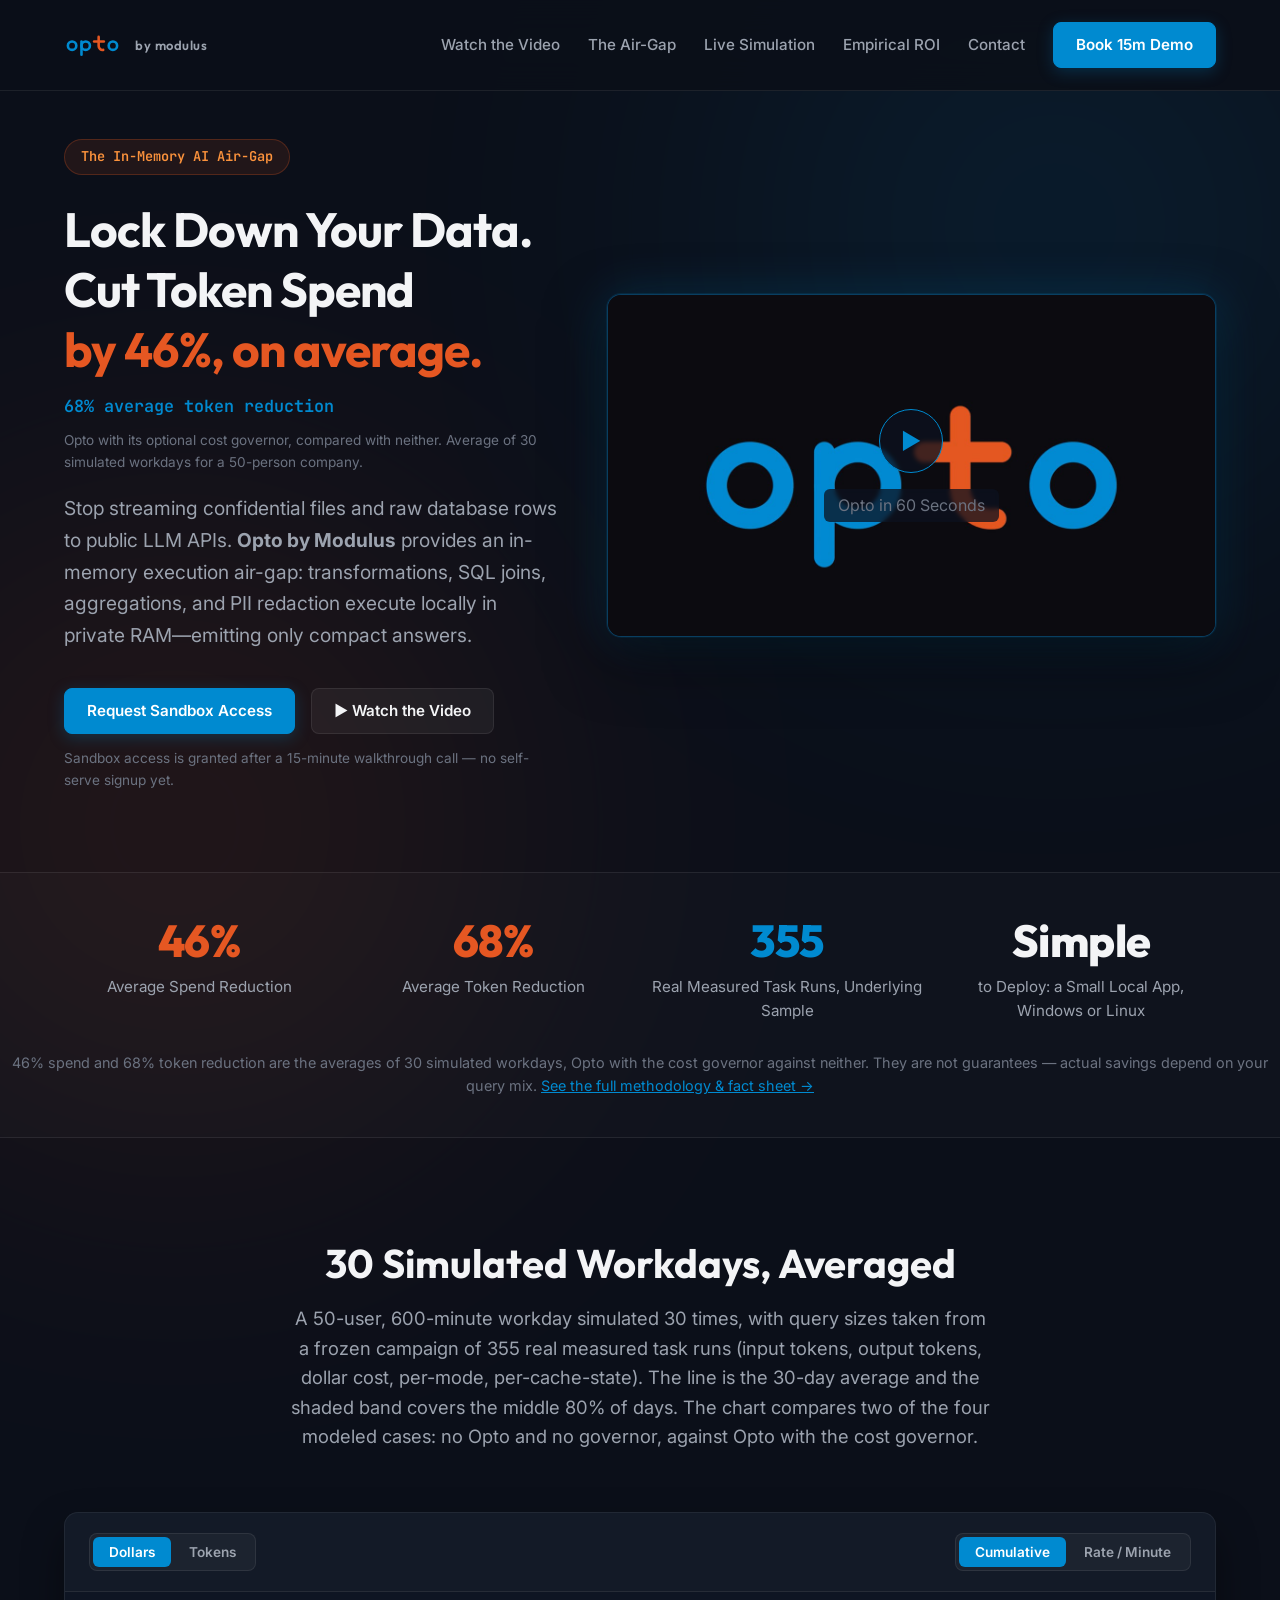
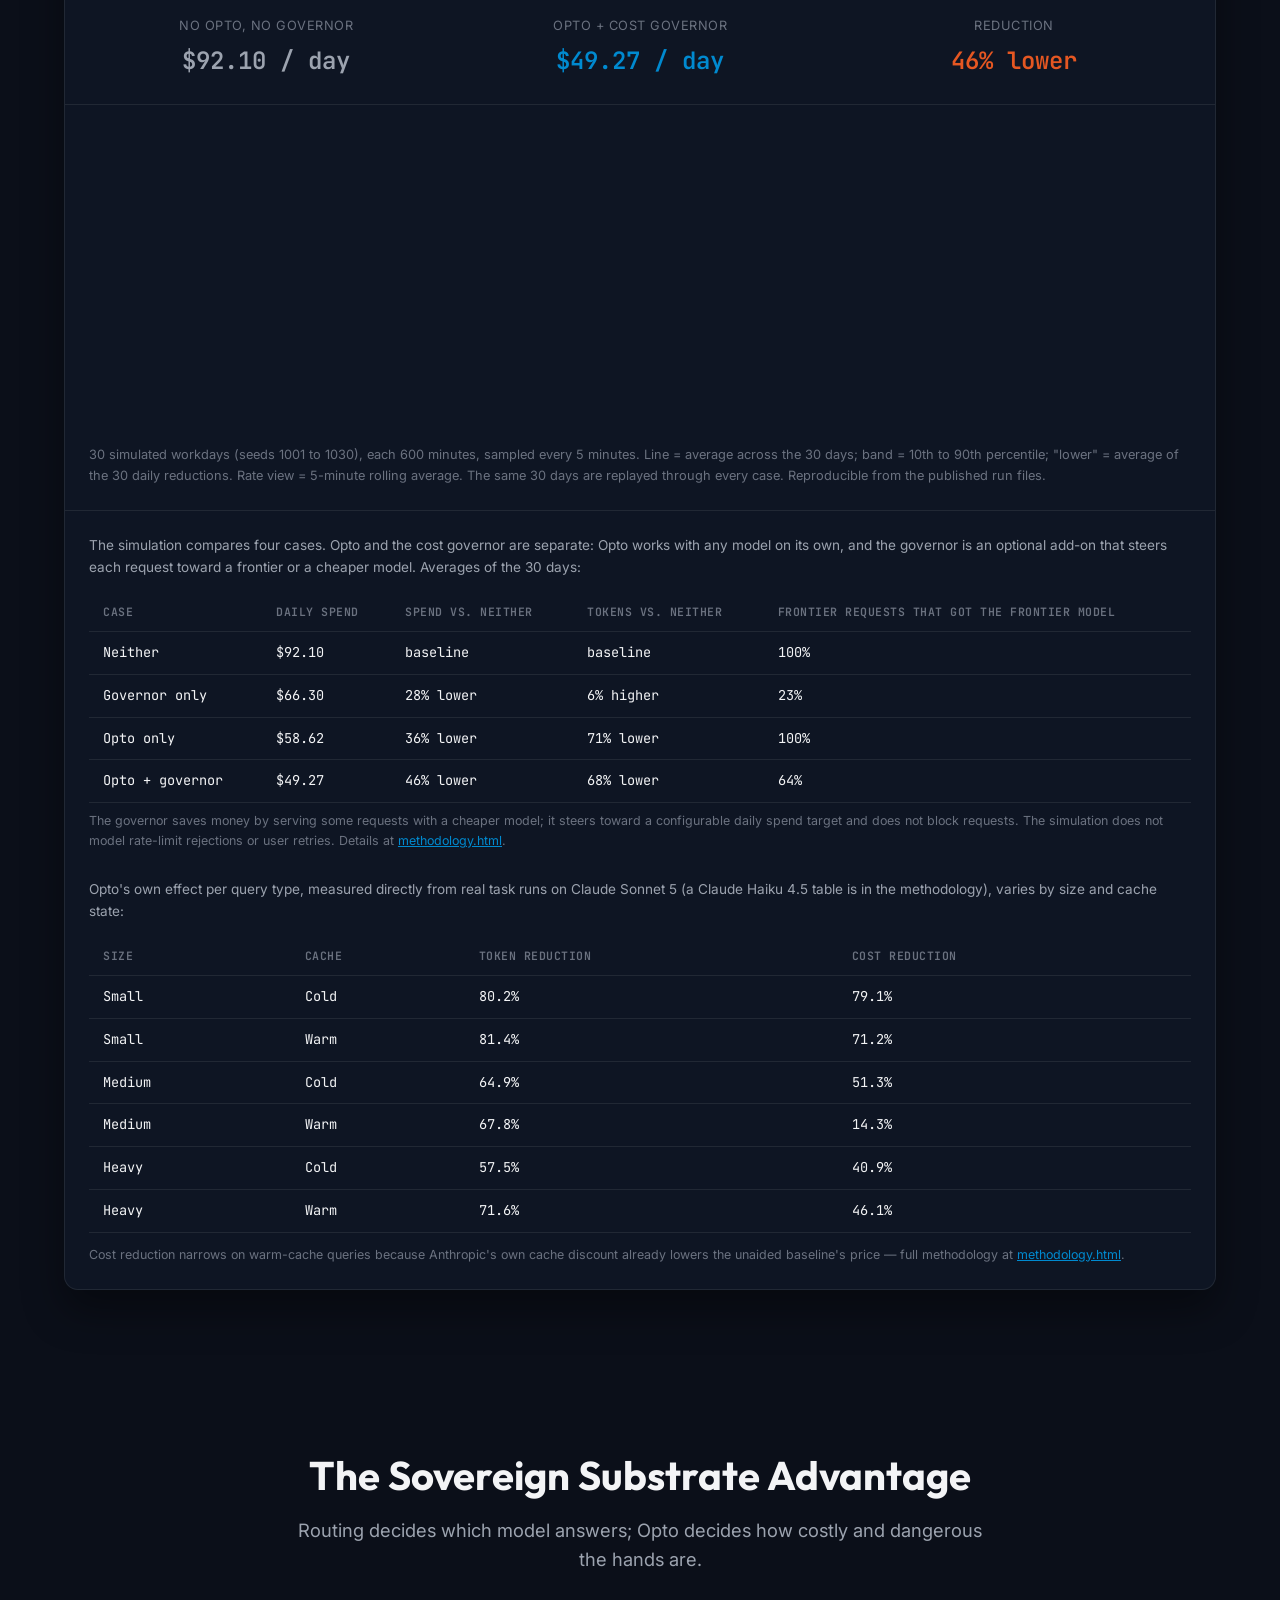
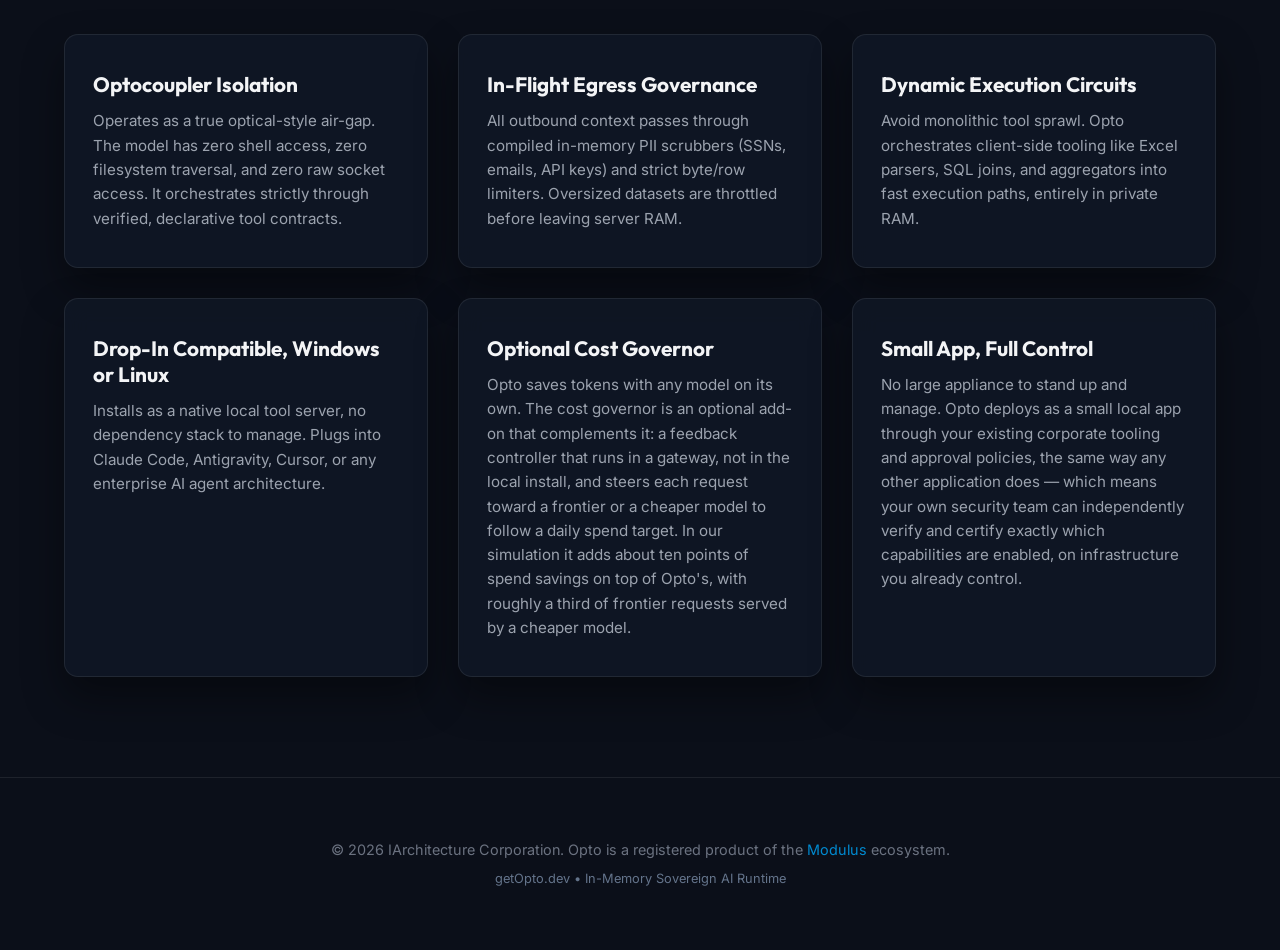
==== commit 6f99efc2: "Updated data/clarity of scope of testing, labeling of values, tie to golden run data results. Emphas" ====
--- a/index.html
+++ b/index.html
@@ -4,7 +4,7 @@
     <meta charset="UTF-8">
     <meta name="viewport" content="width=device-width, initial-scale=1.0">
     <title>Opto by Modulus — The Sovereign In-Memory Execution Air-Gap</title>
-    <meta name="description" content="Opto provides an optical-style air-gap between enterprise data and AI models. Lock down your sensitive databases, eliminate data exfiltration, and cut token spend by 47% on average.">
+    <meta name="description" content="Opto provides an optical-style air-gap between enterprise data and AI models. Lock down your sensitive databases, eliminate data exfiltration, and cut token spend by 46% on average.">
     <link rel="preconnect" href="https://fonts.googleapis.com">
     <link rel="preconnect" href="https://fonts.gstatic.com" crossorigin>
     <link href="https://fonts.googleapis.com/css2?family=Inter:wght@300;400;500;600;700&family=Outfit:wght@400;500;600;700;800&family=JetBrains+Mono:wght@400;500;600&display=swap" rel="stylesheet">
@@ -39,10 +39,11 @@
             <div class="container hero-container">
                 <div class="hero-content">
                     <div class="badge">The In-Memory AI Air-Gap</div>
-                    <h1 class="hero-title">Lock Down Your Data.<br>Cut Token Spend <br><span class="text-orange">by 47%, on average.</span></h1>
-                    <p class="hero-kicker">67% average token reduction</p>
+                    <h1 class="hero-title">Lock Down Your Data.<br>Cut Token Spend <br><span class="text-orange">by 46%, on average.</span></h1>
+                    <p class="hero-kicker">68% average token reduction</p>
+                    <p class="hero-note">Opto with its optional cost governor, compared with neither. Average of 30 simulated workdays for a 50-person company.</p>
                     <p class="hero-subtitle">
-                        Stop streaming confidential files and raw database rows to public LLM APIs. <strong>Opto by Modulus</strong> provides an in-memory execution air-gap: transformations, SQL joins, aggregations, and PII redaction execute locally in private RAM—emitting only compact, mathematically verified answers.
+                        Stop streaming confidential files and raw database rows to public LLM APIs. <strong>Opto by Modulus</strong> provides an in-memory execution air-gap: transformations, SQL joins, aggregations, and PII redaction execute locally in private RAM—emitting only compact answers.
                     </p>
                     <div class="hero-actions">
                         <a href="mailto:sandbox@getopto.dev?subject=Request%20Sandbox%20Access%20(15-Minute%20Call)" class="btn btn-primary">Request Sandbox Access</a>
@@ -67,28 +68,25 @@
             <div class="container">
                 <div class="stats-grid">
                     <div class="stat-item">
-                        <h3 class="text-orange">47%</h3>
+                        <h3 class="text-orange">46%</h3>
                         <p>Average Spend Reduction</p>
                     </div>
                     <div class="stat-item">
-                        <h3 class="text-orange">67%</h3>
+                        <h3 class="text-orange">68%</h3>
                         <p>Average Token Reduction</p>
                     </div>
                     <div class="stat-item">
                         <h3 class="text-blue">355</h3>
-                        <p>Real Measured API Calls, Underlying Sample</p>
-                    </div>
-                    <div class="stat-item">
-                        <h3 class="text-green">100%</h3>
-                        <p>Deterministic Math Accuracy</p>
-                    </div>
-                    <div class="stat-item">
-                        <h3 style="color: var(--text-primary);">&lt; 10 min</h3>
-                        <p>Drop-in Deployment, Windows or Linux</p>
-                    </div>
+                        <p>Real Measured Task Runs, Underlying Sample</p>
+                    </div>
+                    <div class="stat-item">
+                        <h3 style="color: var(--text-primary);">Simple</h3>
+                        <p>to Deploy: a Small Local App, Windows or Linux</p>
+                    </div>
+                </div>
                 </div>
                 <p style="text-align: center; margin-top: 28px; font-size: 0.9rem; color: var(--text-muted);">
-                    47% spend and 67% token reduction are blended averages, not guarantees — actual savings depend on your query mix. <a href="methodology.html" style="color: var(--brand-blue);">See the full methodology &amp; fact sheet →</a>
+                    46% spend and 68% token reduction are the averages of 30 simulated workdays, Opto with the cost governor against neither. They are not guarantees — actual savings depend on your query mix. <a href="methodology.html" style="color: var(--brand-blue);">See the full methodology &amp; fact sheet →</a>
                 </p>
             </div>
         </section>
@@ -97,8 +95,8 @@
         <section id="live-sim" class="live-sim-section">
             <div class="container">
                 <div class="section-header">
-                    <h2 class="section-title">One Real Simulated Workday, Not a Deck</h2>
-                    <p class="section-subtitle">A day-long, 50-user workday simulation seeded entirely by a frozen campaign of 355 real measured API calls (input tokens, output tokens, dollar cost, per-mode, per-cache-state). No projection formulas, no invented ratios — every point below is read straight out of the sim's own output CSV.</p>
+                    <h2 class="section-title">30 Simulated Workdays, Averaged</h2>
+                    <p class="section-subtitle">A 50-user, 600-minute workday simulated 30 times, with query sizes taken from a frozen campaign of 355 real measured task runs (input tokens, output tokens, dollar cost, per-mode, per-cache-state). The line is the 30-day average and the shaded band covers the middle 80% of days. The chart compares two of the four modeled cases: no Opto and no governor, against Opto with the cost governor.</p>
                 </div>
 
                 <div class="glass-card sim-card">
@@ -115,11 +113,11 @@
 
                     <div class="sim-summary">
                         <div class="sim-summary-item">
-                            <span class="sim-summary-label">Frontier (Unmanaged)</span>
+                            <span class="sim-summary-label">No Opto, no governor</span>
                             <span class="sim-summary-value" id="simFrontierVal" style="color: var(--text-secondary);">—</span>
                         </div>
                         <div class="sim-summary-item">
-                            <span class="sim-summary-label">Opto (PID-Governed)</span>
+                            <span class="sim-summary-label">Opto + cost governor</span>
                             <span class="sim-summary-value" id="simOptoVal" style="color: var(--brand-blue);">—</span>
                         </div>
                         <div class="sim-summary-item">
@@ -131,10 +129,19 @@
                     <div class="sim-chart-wrap">
                         <canvas id="simChart" height="110"></canvas>
                     </div>
-                    <p class="sim-footnote">Source: <code>opto_pid_timeseries.csv</code> / <code>frontier_unmanaged_timeseries.csv</code>, one full simulated 10-hour workday (600 minutes), sampled every 5 minutes.</p>
+                    <p class="sim-footnote">30 simulated workdays (seeds 1001 to 1030), each 600 minutes, sampled every 5 minutes. Line = average across the 30 days; band = 10th to 90th percentile; "lower" = average of the 30 daily reductions. Rate view = 5-minute rolling average. The same 30 days are replayed through every case. Reproducible from the published run files.</p>
 
                     <div class="reduction-table-wrap" style="border-top: 1px solid var(--border-color);">
-                        <p style="font-size: 0.85rem; color: var(--text-secondary); margin-bottom: 14px;">47% (spend) and 67% (tokens) are the blended full-day averages across a realistic query mix. The real reduction per query type, measured directly from 355 real API calls, varies by size and cache state:</p>
+                        <p style="font-size: 0.85rem; color: var(--text-secondary); margin-bottom: 14px;">The simulation compares four cases. Opto and the cost governor are separate: Opto works with any model on its own, and the governor is an optional add-on that steers each request toward a frontier or a cheaper model. Averages of the 30 days:</p>
+                        <div class="table-scroll"><table class="reduction-table" style="margin-bottom: 8px;">
+                            <tr><th>Case</th><th>Daily spend</th><th>Spend vs. neither</th><th>Tokens vs. neither</th><th>Frontier requests that got the frontier model</th></tr>
+                            <tr><td>Neither</td><td>$92.10</td><td>baseline</td><td>baseline</td><td>100%</td></tr>
+                            <tr><td>Governor only</td><td>$66.30</td><td>28% lower</td><td>6% higher</td><td>23%</td></tr>
+                            <tr><td>Opto only</td><td>$58.62</td><td>36% lower</td><td>71% lower</td><td>100%</td></tr>
+                            <tr><td>Opto + governor</td><td>$49.27</td><td>46% lower</td><td>68% lower</td><td>64%</td></tr>
+                        </table></div>
+                        <p style="font-size: 0.78rem; color: var(--text-muted); margin-bottom: 28px;">The governor saves money by serving some requests with a cheaper model; it steers toward a configurable daily spend target and does not block requests. The simulation does not model rate-limit rejections or user retries. Details at <a href="methodology.html" style="color: var(--brand-blue);">methodology.html</a>.</p>
+                        <p style="font-size: 0.85rem; color: var(--text-secondary); margin-bottom: 14px;">Opto's own effect per query type, measured directly from real task runs on Claude Sonnet 5 (a Claude Haiku 4.5 table is in the methodology), varies by size and cache state:</p>
                         <table class="reduction-table">
                             <tr><th>Size</th><th>Cache</th><th>Token Reduction</th><th>Cost Reduction</th></tr>
                             <tr><td>Small</td><td>Cold</td><td>80.2%</td><td>79.1%</td></tr>
@@ -150,34 +157,6 @@
             </div>
         </section>
 
-        <!-- Console Section (moved down from hero) -->
-        <section class="console-section">
-            <div class="container">
-                    <div class="glass-card hero-card">
-                        <div class="card-header">
-                            <div class="dots">
-                                <span class="dot red"></span>
-                                <span class="dot yellow"></span>
-                                <span class="dot green"></span>
-                            </div>
-                            <div class="card-title">opto-airgap-governor.log</div>
-                        </div>
-                        <div class="console-body">
-                            <div class="terminal-line"><span class="c-blue">[opto:ingress]</span> Intercepted multi-system audit request</div>
-                            <div class="terminal-line"><span class="c-blue">[opto:airgap]</span> Clamping LLM access: 0 shell, 0 network sockets</div>
-                            <div class="terminal-line"><span class="c-dim">[opto:local]</span> Executing in-memory hash join (10,000 rows)...</div>
-                            <div class="terminal-line"><span class="c-green">[opto:math]</span> 100% exact bit-accuracy (0 hallucinations)</div>
-                            <div class="terminal-line"><span class="c-orange">[opto:pii]</span> Redacted 4 SSNs, 12 customer emails in RAM</div>
-                            <div class="terminal-line"><span class="c-orange">[opto:throttle]</span> Egress dataset bounded before leaving RAM</div>
-                            <div class="terminal-line" style="margin-top: 10px; border-top: 1px dashed rgba(255,255,255,0.1); padding-top: 8px;">
-                                <span class="c-green">✔ Token Reduction:</span> <span class="c-blue">54,396 → 10,782 (80.2%)</span>
-                            </div>
-                            <div class="terminal-line" style="color: var(--text-muted); font-size: 0.8rem;">measured average, Small/cold-cache tier — full range at <a href="methodology.html" style="color: var(--brand-blue);">methodology.html</a></div>
-                        </div>
-                    </div>
-            </div>
-        </section>
-
         <!-- Features / Architecture Section -->
         <section id="airgap" class="features-section">
             <div class="container">
@@ -202,13 +181,6 @@
                     </div>
 
                     <div class="glass-card feature-card">
-                        <h3 class="feature-title">Deterministic Native Math</h3>
-                        <p class="feature-desc">
-                            LLMs are probabilistic language predictors. Forcing them to compute financial variances or multi-table joins in prompt tokens creates hallucinations. Opto executes math in native CPU memory with 100% exact parity.
-                        </p>
-                    </div>
-
-                    <div class="glass-card feature-card">
                         <h3 class="feature-title">Dynamic Execution Circuits</h3>
                         <p class="feature-desc">
                             Avoid monolithic tool sprawl. Opto orchestrates client-side tooling like Excel parsers, SQL joins, and aggregators into fast execution paths, entirely in private RAM.
@@ -218,7 +190,14 @@
                     <div class="glass-card feature-card">
                         <h3 class="feature-title">Drop-In Compatible, Windows or Linux</h3>
                         <p class="feature-desc">
-                            Installs as a native local tool server, no dependency stack to manage. Plugs instantly into Claude Code, Antigravity, Cursor, or any enterprise AI agent architecture.
+                            Installs as a native local tool server, no dependency stack to manage. Plugs into Claude Code, Antigravity, Cursor, or any enterprise AI agent architecture.
+                        </p>
+                    </div>
+
+                    <div class="glass-card feature-card">
+                        <h3 class="feature-title">Optional Cost Governor</h3>
+                        <p class="feature-desc">
+                            Opto saves tokens with any model on its own. The cost governor is an optional add-on that complements it: a feedback controller that runs in a gateway, not in the local install, and steers each request toward a frontier or a cheaper model to follow a daily spend target. In our simulation it adds about ten points of spend savings on top of Opto's, with roughly a third of frontier requests served by a cheaper model.
                         </p>
                     </div>
 
--- a/style.css
+++ b/style.css
@@ -230,6 +230,16 @@
     margin: -10px 0 20px 0;
 }
 
+.hero-note {
+    font-size: 0.85rem;
+    color: var(--text-muted);
+    margin: -10px 0 20px 0;
+}
+
+.hero-container.video-expanded .hero-note {
+    text-align: center;
+}
+
 .hero-subtitle {
     font-size: 1.2rem;
     color: var(--text-secondary);
@@ -312,7 +322,7 @@
 
 .stats-grid {
     display: grid;
-    grid-template-columns: repeat(5, 1fr);
+    grid-template-columns: repeat(4, 1fr);
     gap: 24px;
     text-align: center;
 }
@@ -641,3 +651,13 @@
         padding: 14px 0;
     }
 }
+
+/* Wide tables scroll sideways inside their box on small screens */
+.table-scroll {
+    overflow-x: auto;
+    -webkit-overflow-scrolling: touch;
+}
+
+.table-scroll table {
+    min-width: 560px;
+}
